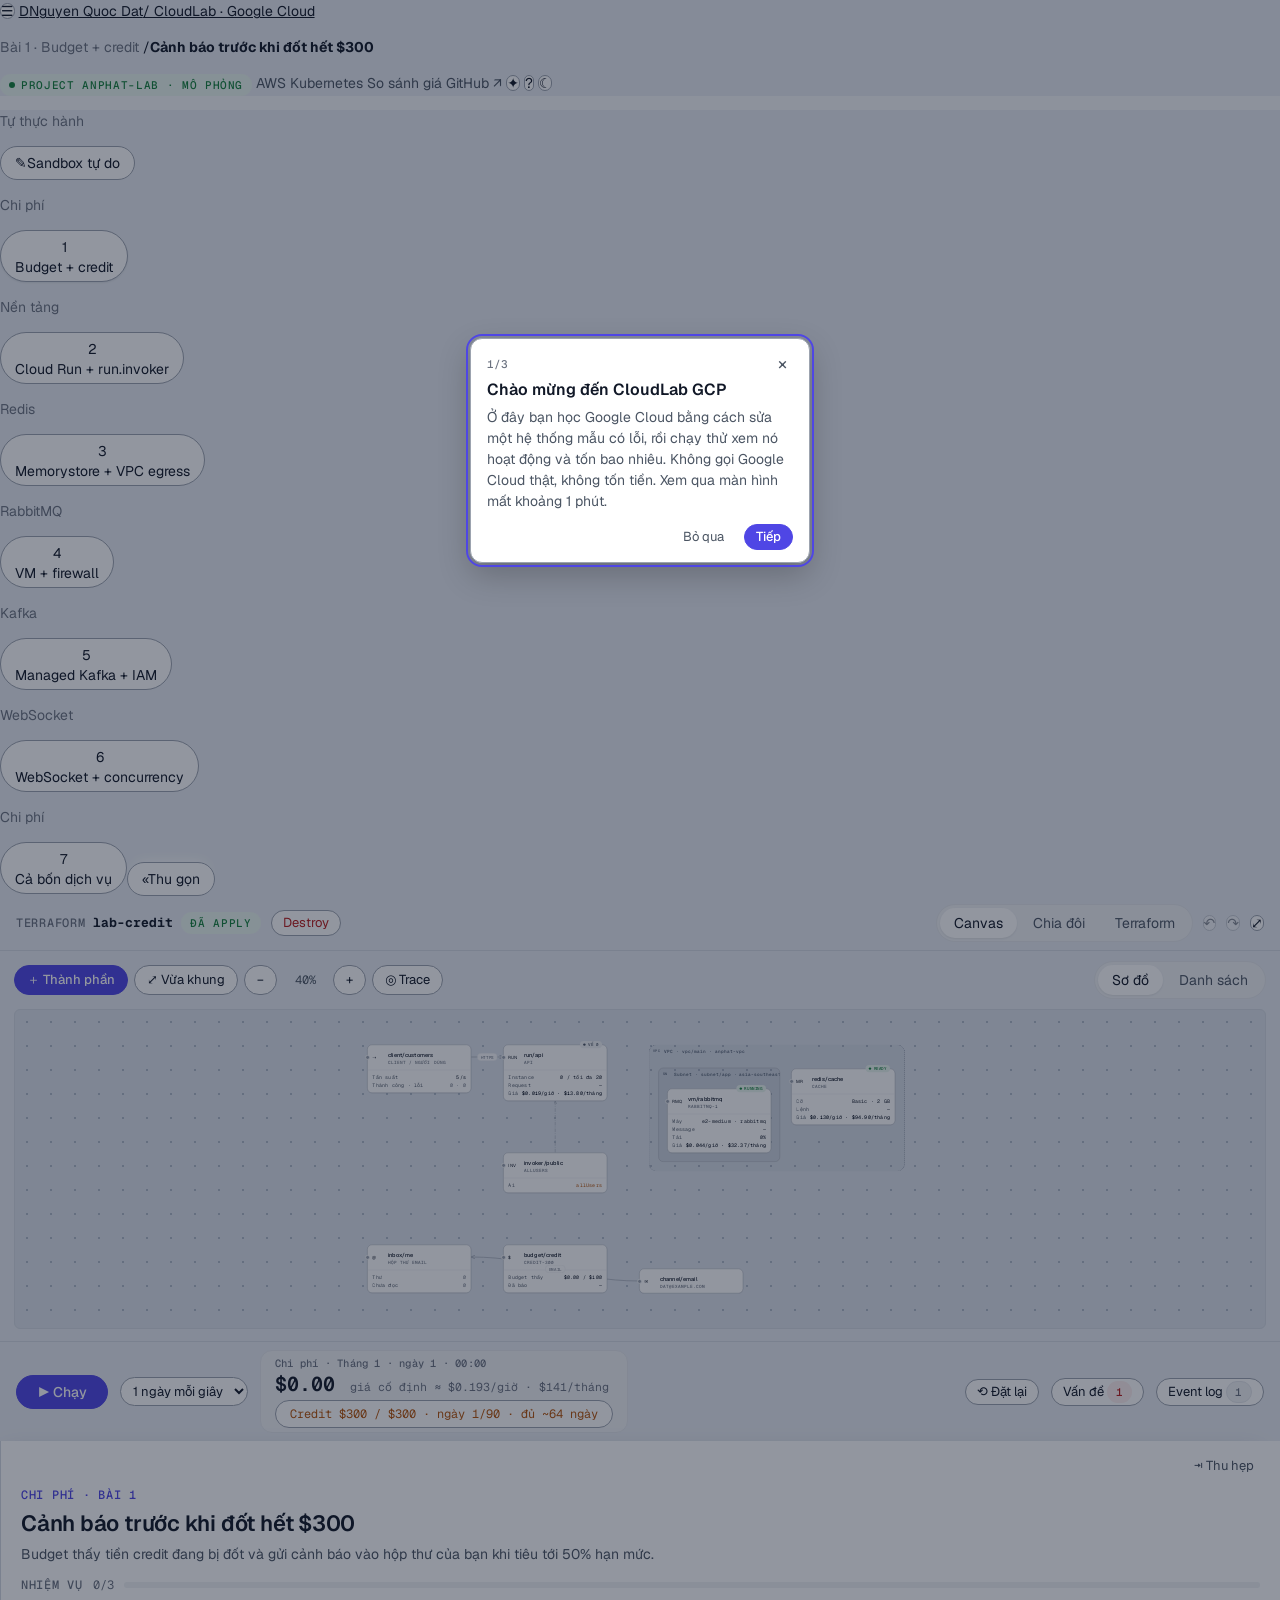
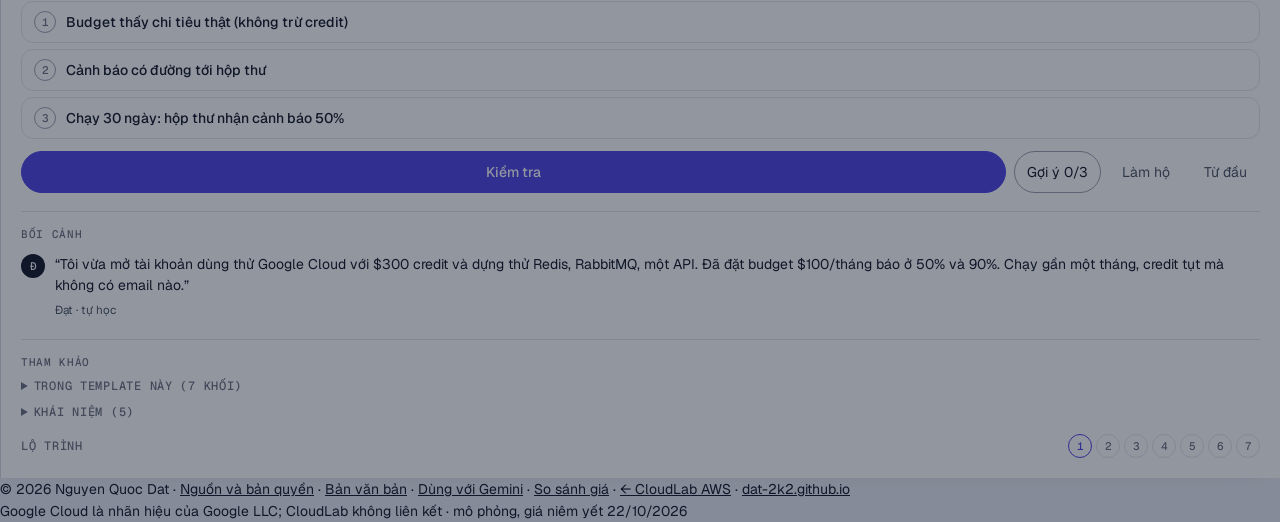
==== gcp/index.html @ 86c695dd "Google Cloud page, Kafka / Redis / RabbitMQ / WebSocket, list prices on every block - New subpage cl" ====
<!doctype html>
<html lang="vi">
<head>
<meta charset="utf-8">
<meta name="viewport" content="width=device-width, initial-scale=1, viewport-fit=cover">
<meta name="cloudlab-app" content="gcp">
<title>CloudLab · Google Cloud</title>
<meta name="description" content="Học Google Cloud trong trình duyệt bằng Terraform: Cloud Run, Memorystore (Redis), Managed Kafka, RabbitMQ trên VM, WebSocket. Mỗi khối hiện giá niêm yết; mô phỏng cho thấy $300 credit dùng thử bị đốt nhanh thế nào.">
<link rel="preload" href="../fonts/Geist-Variable.woff2" as="font" type="font/woff2" crossorigin>
<link rel="preload" href="../fonts/GeistMono-Variable.woff2" as="font" type="font/woff2" crossorigin>
<script>try{var t=localStorage.getItem("cloudlab:theme");if(t)document.documentElement.dataset.theme=JSON.parse(t)}catch(_){}</script>
<link rel="canonical" href="https://dat-2k2.github.io/cloudlab/gcp/">
<link rel="alternate" type="text/markdown" href="llms-full.txt" title="Toàn bộ nội dung CloudLab GCP dạng văn bản">
<link rel="alternate" type="text/html" href="learn.html" title="Nội dung bài học Google Cloud (HTML tĩnh)">
<link rel="stylesheet" href="../../kit/layout.css">
<link rel="stylesheet" href="../style.css">
</head>
<body>
<noscript><p>CloudLab GCP cần JavaScript để chạy editor và mô phỏng. Nội dung bài học dạng văn bản: <a href="learn.html">learn.html</a> · <a href="llms-full.txt">llms-full.txt</a>.</p></noscript>
<div class="shell app" data-shell>
  <header class="shell-top">
    <button class="icon-btn" data-shell-toggle aria-controls="side" aria-label="Thu gọn / mở thanh bên">☰</button>
    <a class="top-brand" href="https://dat-2k2.github.io/" title="Về trang chủ"><span class="mark" aria-hidden="true">D</span><span class="hide-s">Nguyen Quoc Dat</span><span class="app">/ CloudLab · Google Cloud</span></a>
    <p class="top-crumb" id="crumb"></p>
    <div class="top-actions">
      <span class="chip live ok hide-s">project anphat-lab · mô phỏng</span>
      <a class="hide-s" href="../" title="CloudLab cho AWS">AWS</a>
      <a class="hide-s" href="../k8s/" title="CloudLab Kubernetes">Kubernetes</a>
      <a class="hide-s" href="../pricing.html" title="So sánh giá Kafka, Redis, RabbitMQ, WebSocket">So sánh giá</a>
      <a class="hide-s" href="https://github.com/dat-2k2/cloudlab" target="_blank" rel="noopener">GitHub ↗</a>
      <button class="icon-btn" id="mcpBtn" aria-label="Kết nối trợ lý AI của trình duyệt (WebMCP)" title="Trợ lý AI trong trình duyệt (WebMCP)">✦</button>
      <button class="icon-btn" id="tourBtn" aria-label="Xem hướng dẫn sử dụng" title="Hướng dẫn">?</button>
      <button class="icon-btn" id="theme" aria-label="Đổi giao diện sáng / tối" title="Sáng / tối">☾</button>
    </div>
  </header>
  <nav class="shell-side" id="side" aria-label="Bài học"></nav>
  <main class="main">
    <div class="stackbar" id="bar"></div>
    <section class="work" id="work">
      <div class="pane-canvas" id="canvas" aria-label="Canvas"></div>
      <div class="pane-code" id="code" hidden></div>
    </section>
    <section class="simbar" id="simbar" aria-label="Mô phỏng"></section>
    <section class="logp" id="log" aria-label="Event log" hidden></section>
  </main>
  <div class="lesson-resize" id="lessonResize" role="separator" aria-orientation="vertical" aria-controls="lesson" aria-label="Kéo để đổi độ rộng khung bài học (phím ← →)" tabindex="0"></div>
  <aside class="lesson" id="lesson" aria-label="Bài học" aria-live="polite"></aside>
  <footer class="shell-foot">
    <span class="foot-l">© 2026 Nguyen Quoc Dat · <a href="../credits.html">Nguồn và bản quyền</a><span class="hide-s"> · <a href="learn.html">Bản văn bản</a> · <a href="learn.html#gemini">Dùng với Gemini</a> · <a href="../pricing.html">So sánh giá</a> · <a href="../">← CloudLab AWS</a> · <a href="https://dat-2k2.github.io/">dat-2k2.github.io</a></span></span>
    <span class="foot-r">Google Cloud là nhãn hiệu của Google LLC; CloudLab không liên kết · mô phỏng, giá niêm yết 22/10/2026</span>
  </footer>
</div>
<aside class="drawer" id="drawer" hidden></aside>
<div id="modal"></div>
<script src="../../kit/layout.js"></script>
<script src="../vendor/js-yaml.min.js"></script><script src="../src/prices.js"></script>
<!-- shared shell (../src/shell) + the Google Cloud pack (src/). Contract: ../src/shell/README.md -->
<script src="../src/shell/core.js"></script><script src="../src/shell/model.js"></script><script src="../src/shell/sim.js"></script>
<script src="src/hcl.js"></script><script src="src/catalog.js"></script><script src="src/model.js"></script><script src="src/sim.js"></script>
<script src="src/lessons.js"></script><script src="src/views.js"></script><script src="src/lint.js"></script>
<script src="../src/shell/editor.js"></script><script src="../src/shell/ui.js"></script><script src="../src/shell/webmcp.js"></script><script src="../src/shell/tour.js"></script>
</body>
</html>
---- style.css ----
/* CloudLab — components and type from the dat-2k2 UI kit (Figma); palette v2 (indigo + slate, per-service hues).
   Geist / Geist Mono 1.8 self-hosted (Vietnamese coverage). Layout: global nav · sidebar | main (top bar, page, log + console) | lesson pane */
@font-face{font-family:"Geist";src:url("fonts/Geist-Variable.woff2") format("woff2");font-weight:100 900;font-display:swap}
@font-face{font-family:"Geist Mono";src:url("fonts/GeistMono-Variable.woff2") format("woff2");font-weight:100 900;font-display:swap}

:root{
  /* palette v2 — cool slate neutrals, indigo accent; one hue per service group (like AWS console icon colours).
     Status hues (ok / warn / bad / info) are reserved and never used as group colours. */
  --bg:#f6f7f9; --surface:#ffffff; --sunk:#f0f2f5; --ink:#111827; --muted:#4b5563; --subtle:#6b7280;
  --line:#e3e6eb; --line-strong:#9ca3af;
  --accent:#4f46e5; --accent-soft:#eef0ff; --on-accent:#ffffff;
  --ok:#15803d; --ok-soft:#eaf6ee; --warn:#b45309; --warn-soft:#fdf5e7; --bad:#b91c1c; --bad-soft:#fdeeee; --info:#0e7490; --info-soft:#e9f6f9;
  --c-learn:#111827; --c-cost:#0f766e; --c-notify:#be185d; --c-sec:#6d28d9; --c-store:#0369a1; --c-comp:#4d7c0f; --c-mon:#a21caf; --c-infra:#475569; --on-cat:#ffffff;
  --code-bg:#0f131b; --code-line:#232a37; --code-ink:#e6e9ef; --code-muted:#8b93a3; --code-accent:#c4b5fd; --code-ok:#4ade80; --code-info:#7dd3fc; --code-hl:rgba(129,140,248,.18);
  --scrim:rgba(17,24,39,.42); --shadow:0 12px 16px rgba(17,24,39,.10);
  --r-sm:6px; --r-md:12px; --r-lg:20px;
  --font-body:"Geist",system-ui,sans-serif; --font-display:"Geist",system-ui,sans-serif;
  --font-mono:"Geist Mono",ui-monospace,Menlo,monospace;
  color-scheme:light;
}
@media (prefers-color-scheme:dark){:root:not([data-theme="light"]){
  --bg:#0b0e14; --surface:#121620; --sunk:#181d29; --ink:#e6e9ef; --muted:#a3abb9; --subtle:#8b93a3; --line:#252c3a; --line-strong:#4a5466;
  --accent:#818cf8; --accent-soft:#1d2142; --on-accent:#0b0e14;
  --ok:#4ade80; --ok-soft:#10261b; --warn:#fbbf24; --warn-soft:#2a2210; --bad:#f87171; --bad-soft:#2e1519; --info:#67e8f9; --info-soft:#0d2730;
  --c-learn:#e6e9ef; --c-cost:#2dd4bf; --c-notify:#f472b6; --c-sec:#a78bfa; --c-store:#38bdf8; --c-comp:#a3e635; --c-mon:#e879f9; --c-infra:#94a3b8; --on-cat:#0b0e14;
  --code-bg:#080a0f; --code-line:#252c3a; --scrim:rgba(3,5,10,.66); --shadow:0 12px 28px rgba(0,0,0,.45); color-scheme:dark}}
:root[data-theme="dark"]{
  --bg:#0b0e14; --surface:#121620; --sunk:#181d29; --ink:#e6e9ef; --muted:#a3abb9; --subtle:#8b93a3; --line:#252c3a; --line-strong:#4a5466;
  --accent:#818cf8; --accent-soft:#1d2142; --on-accent:#0b0e14;
  --ok:#4ade80; --ok-soft:#10261b; --warn:#fbbf24; --warn-soft:#2a2210; --bad:#f87171; --bad-soft:#2e1519; --info:#67e8f9; --info-soft:#0d2730;
  --c-learn:#e6e9ef; --c-cost:#2dd4bf; --c-notify:#f472b6; --c-sec:#a78bfa; --c-store:#38bdf8; --c-comp:#a3e635; --c-mon:#e879f9; --c-infra:#94a3b8; --on-cat:#0b0e14;
  --code-bg:#080a0f; --code-line:#252c3a; --scrim:rgba(3,5,10,.66); --shadow:0 12px 28px rgba(0,0,0,.45); color-scheme:dark}

*{box-sizing:border-box}
html,body{height:100%}
body{margin:0;background:var(--bg);color:var(--ink);font:400 14px/22px var(--font-body);-webkit-font-smoothing:antialiased}
a{color:inherit}
.mono{font-family:var(--font-mono)}
.muted{color:var(--muted)}
/* Mono/Label 12 · uppercase · +6% */
.cap,.lbl{font:500 12px/16px var(--font-mono);letter-spacing:.06em;text-transform:uppercase;color:var(--subtle)}

/* Buttons — kit Button/* (pill). default = Button/Small */
button{font:400 14px/22px var(--font-body);border-radius:999px;border:1px solid var(--line-strong);background:var(--surface);color:var(--ink);padding:5px 14px;cursor:pointer;white-space:nowrap;transition:background .12s,border-color .12s}
button:hover:not(:disabled){border-color:var(--ink)}
button:focus-visible,a:focus-visible,select:focus-visible,input:focus-visible,summary:focus-visible,[tabindex]:focus-visible{outline:2px solid var(--accent);outline-offset:2px}
button:disabled{opacity:.45;cursor:not-allowed}
button.primary{background:var(--accent);border-color:var(--accent);color:var(--on-accent);font-weight:500}
button.primary:hover:not(:disabled){border-color:var(--accent);filter:brightness(1.06)}
button.ghost{border-color:transparent;background:none;color:var(--muted)}
button.danger{color:var(--bad)}
button.dangerbtn{background:var(--bad);border-color:var(--bad);color:#fff}
button.sm{padding:2px 11px;font-size:13px;line-height:20px}
button.link{border:0;background:none;padding:0;color:var(--accent);font-weight:500;border-radius:0}
button.ic{width:36px;height:36px;padding:0;display:inline-grid;place-items:center;font-size:16px;line-height:1}

/* Badges — kit Badge/* (mono, uppercase, pill) */
.chip{display:inline-flex;align-items:center;gap:6px;font:500 11px/16px var(--font-mono);letter-spacing:.06em;text-transform:uppercase;padding:2px 8px;border-radius:999px;background:var(--sunk);border:1px solid var(--line);color:var(--subtle);white-space:nowrap}
.chip.ok{background:var(--ok-soft);border-color:transparent;color:var(--ok)}
.chip.bad{background:var(--bad-soft);border-color:transparent;color:var(--bad)}
.chip.warn{background:var(--warn-soft);border-color:transparent;color:var(--warn)}
.chip.info{background:var(--info-soft);border-color:transparent;color:var(--info)}
.chip.acc{background:var(--accent-soft);border-color:transparent;color:var(--accent)}
.chip.live::before{content:"";width:6px;height:6px;border-radius:50%;background:currentColor}
/* kit Tag (concepts) */
.tag{display:inline-block;font:400 13px/20px var(--font-mono);padding:2px 8px;border-radius:var(--r-sm);background:var(--sunk);border:1px solid var(--line);color:var(--muted)}

/* ===== shell ===== */
/* kit Nav */
.proj{border:1px solid var(--line);border-radius:var(--r-md);padding:10px 12px;margin-bottom:8px;display:flex;flex-direction:column;gap:2px}
.proj b{font:500 14px/20px var(--font-mono)}
.main{display:flex;flex-direction:column;min-width:0;min-height:0;background:var(--bg)}
.top{display:flex;align-items:center;gap:10px;flex-wrap:wrap;padding:10px 20px;background:var(--surface);border-bottom:1px solid var(--line)}
/* kit Segmented */
.seg,.tries{display:inline-flex;align-items:center;gap:2px;background:var(--sunk);border:1px solid var(--line);border-radius:999px;padding:3px}
.seg button,.tries button{border:0;background:none;padding:4px 14px;font-size:14px;line-height:22px;color:var(--muted);border-radius:999px}
.seg button.on{background:var(--surface);color:var(--ink);box-shadow:0 1px 2px rgba(28,26,23,.08)}
.tries button:hover:not(:disabled),.seg button:hover:not(.on){background:var(--surface);color:var(--ink)}
.tries .tl{font:500 12px/16px var(--font-mono);letter-spacing:.06em;text-transform:uppercase;color:var(--accent);padding:0 8px 0 10px}
.idpill{font-size:13px;border:1px solid var(--line);border-radius:999px;padding:3px 12px;display:flex;gap:6px;align-items:center;color:var(--muted)}
.idpill.on{background:var(--accent-soft);border-color:transparent;color:var(--accent)}
.page{flex:1;min-height:0;overflow:auto;padding:20px}

/* event log + kit Console */
.logp{flex:none;height:212px;display:grid;grid-template-columns:minmax(0,1fr) 320px;gap:16px;padding:12px 20px 14px;background:var(--surface);border-top:1px solid var(--line)}
.logl{display:flex;flex-direction:column;min-height:0}
.logh{display:flex;align-items:center;gap:8px;margin-bottom:6px}
.logh .cap{flex:1}
.log{list-style:none;margin:0;padding:0;overflow:auto;flex:1;min-height:0;font:400 12px/20px var(--font-mono)}
.log li{display:grid;grid-template-columns:60px minmax(0,230px) minmax(0,1fr);gap:12px;padding:2px 8px;border-radius:var(--r-sm);cursor:pointer;align-items:baseline}
.log li:hover{background:var(--sunk)} .log li.sel{background:var(--accent-soft)}
.log .t{color:var(--subtle)} .log .ev{overflow:hidden;text-overflow:ellipsis;white-space:nowrap;color:var(--ink)} .log .m{font:400 13px/20px var(--font-body);color:var(--muted)}
.log li.sel .m{color:var(--ink)}
.ev.ok{color:var(--ok)!important} .ev.bad{color:var(--bad)!important} .ev.warn{color:var(--warn)!important}
.k{display:inline-block;font:500 10px/16px var(--font-mono);letter-spacing:.06em;text-transform:uppercase;border-radius:999px;padding:0 6px;margin-right:4px;vertical-align:1px}
.k-api{background:var(--sunk);color:var(--ink);box-shadow:inset 0 0 0 1px var(--line)} .k-evt{background:var(--info-soft);color:var(--info)} .k-try{background:var(--accent-soft);color:var(--accent)} .k-les{background:var(--sunk);color:var(--subtle)}
.console{background:var(--code-bg);border:1px solid var(--code-line);border-radius:var(--r-md);display:flex;flex-direction:column;min-height:0;overflow:hidden;color:var(--code-ink)}
.console .bar3{display:flex;align-items:center;gap:6px;padding:7px 12px;border-bottom:1px solid var(--code-line)}
.console .bar3 i{width:8px;height:8px;border-radius:50%;background:#ff5f57} .console .bar3 i:nth-child(2){background:#febc2e} .console .bar3 i:nth-child(3){background:#28c840}
.console .bar3 span{flex:1;text-align:center;font:400 13px/20px var(--font-mono);color:var(--code-muted)}
.console .bar3 button{border-color:var(--code-line);background:none;color:var(--code-muted);font:400 12px/18px var(--font-mono);padding:1px 10px}
.console .bar3 button:hover{border-color:var(--code-muted);color:var(--code-ink)}
.console pre,.console .body{margin:0;padding:10px 14px;font:400 12.5px/20px var(--font-mono);white-space:pre-wrap;word-break:break-word;overflow:auto;flex:1;min-height:0}
.console .ps{color:var(--code-ok)} .console .dim{color:var(--code-muted)}
/* kit Code */
.code{background:var(--code-bg);border:1px solid var(--code-line);border-radius:var(--r-md);padding:12px 12px;font:400 13px/20px var(--font-mono);color:var(--code-ink);overflow:auto;margin:0}
.code .ln{display:flex;gap:12px;padding:0 4px;white-space:pre}
.code .ln b{font-weight:400;color:var(--code-muted);min-width:2ch;text-align:right;user-select:none}
.code .ln.hl{background:var(--code-hl);color:var(--code-accent);border-radius:3px}
.code .ln.ok{color:var(--code-ok)} .code .ln.err{color:#ff8a80} .code .ln.info{color:var(--code-info)} .code .ln.dim{color:var(--code-muted)}

/* lesson pane */
.lesson{border-left:1px solid var(--line);padding:20px;overflow-y:auto;display:flex;flex-direction:column;gap:14px}

/* ===== pages ===== */
.ph{display:flex;align-items:center;gap:10px;flex-wrap:wrap;margin-bottom:16px}
.ph h2{font:600 22px/28px var(--font-display);letter-spacing:-.01em;margin:0;flex:1}
.ph h2 .sub{font:400 13px/20px var(--font-mono);color:var(--subtle);margin-left:8px;letter-spacing:0}
.card{background:var(--surface);border:1px solid var(--line);border-radius:var(--r-md);padding:16px;min-width:0}
.card .ph h2{font-size:16px;line-height:24px;font-weight:600}
.tw{overflow-x:auto;background:var(--surface);border:1px solid var(--line);border-radius:var(--r-md)}
table{border-collapse:collapse;width:100%;font-size:14px}
th,td{text-align:left;padding:9px 14px;border-bottom:1px solid var(--line);vertical-align:middle}
th{font:500 11px/16px var(--font-mono);letter-spacing:.06em;text-transform:uppercase;color:var(--subtle);background:var(--sunk)}
tr:last-child td{border-bottom:0}
td.mono{font-size:13px}
tr.hl td{background:var(--accent-soft)}
td input[type=checkbox]{accent-color:var(--accent);width:15px;height:15px}
.acts{display:flex;gap:6px;flex-wrap:wrap;align-items:center}
.empty{padding:28px;text-align:center;color:var(--subtle);font:400 13px/20px var(--font-mono)}
.grid3{display:grid;grid-template-columns:repeat(auto-fit,minmax(180px,1fr));gap:12px}
/* kit Tile — metric */
.q{display:flex;flex-direction:column;gap:2px}
.q b{font:600 30px/36px var(--font-display);letter-spacing:-.03em;font-variant-numeric:tabular-nums}
.q .muted{font-size:13px}
/* kit Meter */
.bar{height:6px;background:var(--sunk);border-radius:var(--r-sm);overflow:hidden;margin-top:8px}
.bar i{display:block;height:100%;background:var(--accent)} .bar i.hi{background:var(--warn)}
.sgc{margin-bottom:14px}
.sgc .tw{margin-top:12px}
.pt{font:500 12px/16px var(--font-mono);letter-spacing:.06em;text-transform:uppercase;color:var(--subtle);margin:22px 0 10px}
td.url{max-width:340px;overflow-wrap:anywhere;font-size:12px}
.evalflow{display:flex;flex-wrap:wrap;align-items:center;gap:6px;margin-top:14px;font-size:13px;color:var(--subtle)}
.mailbox{display:grid;grid-template-columns:minmax(220px,320px) minmax(0,1fr);gap:12px}
@media (max-width:760px){.mailbox{grid-template-columns:minmax(0,1fr)}}
.mlist{list-style:none;margin:0;padding:0;background:var(--surface);border:1px solid var(--line);border-radius:var(--r-md);overflow:hidden}
.mitem{all:unset;box-sizing:border-box;display:block;width:100%;padding:10px 14px;border-bottom:1px solid var(--line);cursor:pointer}
.mitem b{display:block;font-weight:400;font-size:14px}
.mitem small{color:var(--subtle);font:400 12px/18px var(--font-mono)}
.mitem.unread b{font-weight:600}
.mitem.on{background:var(--accent-soft)}
.mitem:focus-visible{outline:2px solid var(--accent);outline-offset:-2px}
.mread{background:var(--surface);border:1px solid var(--line);border-radius:var(--r-md);padding:18px 20px;font-size:14px}
.mread h3{margin:0 0 6px;font:600 16px/24px var(--font-display)}
.kv{display:grid;grid-template-columns:auto minmax(0,1fr) auto;gap:6px 16px;align-items:center;font-size:14px}
.kv .kt{color:var(--subtle);font:500 11px/16px var(--font-mono);letter-spacing:.06em;text-transform:uppercase}
.kv .kd{margin:0;font:400 13px/20px var(--font-mono)}
.split{display:grid;grid-template-columns:minmax(0,1fr) minmax(0,1fr);gap:12px}
@media (max-width:900px){.split{grid-template-columns:minmax(0,1fr)}}
.result{border-radius:var(--r-md);padding:12px 16px;font:400 13px/20px var(--font-mono)}
.result.ok{background:var(--ok-soft);color:var(--ok)} .result.bad{background:var(--bad-soft);color:var(--bad)}

/* ===== architecture view ===== */
.arch{background:var(--surface);border:1px solid var(--line);border-radius:var(--r-md);padding:12px}
.arch-hint{display:flex;gap:14px;align-items:center;margin:10px 4px 0}
.lg{display:inline-flex;align-items:center;gap:6px;font:400 12px/16px var(--font-mono);color:var(--subtle)}
.lg i{width:14px;height:3px;border-radius:2px;background:var(--line)}
.lg i.ok{background:var(--ok)} .lg i.bad{background:var(--bad)}

/* info tooltip */
.info{display:inline-grid;place-items:center;width:18px;height:18px;border-radius:50%;border:1px solid var(--line-strong);color:var(--subtle);font:500 10px var(--font-mono);vertical-align:middle;cursor:help;position:relative;margin-left:6px;letter-spacing:0}
.info:hover,.info:focus{border-color:var(--accent);color:var(--accent);outline:none}
.info:hover::after,.info:focus::after{content:attr(data-tip);position:absolute;left:50%;top:calc(100% + 8px);transform:translateX(-50%);z-index:20;width:max-content;max-width:280px;background:var(--ink);color:var(--bg);font:400 13px/20px var(--font-body);padding:8px 12px;border-radius:var(--r-sm);white-space:normal;text-align:left;word-break:break-word;box-shadow:var(--shadow)}

/* ===== lesson pane ===== */
.lh{display:flex;align-items:center;gap:8px}
.lh .cap{flex:1;color:var(--accent)}
.ldots{display:flex;gap:4px}
.ldot{all:unset;box-sizing:border-box;width:24px;height:24px;border-radius:50%;border:1px solid var(--line);display:grid;place-items:center;font:500 11px var(--font-mono);color:var(--subtle);cursor:pointer}
.ldot:hover{border-color:var(--line-strong)}
.ldot.done{background:var(--ok-soft);border-color:transparent;color:var(--ok)} .ldot.cur{border:1.5px solid var(--accent);color:var(--accent)}
.ldot:focus-visible{outline:2px solid var(--accent);outline-offset:2px}
.lesson h1{font:600 22px/28px var(--font-display);letter-spacing:-.01em;margin:0}
.goal{margin:6px 0 0;font-size:14px;line-height:22px;color:var(--muted)}
details.scn{border:1px solid var(--line);border-radius:var(--r-md);padding:8px 12px}
details.scn summary{display:flex;align-items:center;gap:10px;cursor:pointer;list-style:none;font-size:13px}
details.scn summary::-webkit-details-marker{display:none}
details.scn summary .q{flex:1;min-width:0;white-space:nowrap;overflow:hidden;text-overflow:ellipsis;color:var(--muted)}
details.scn summary::after{content:"+";color:var(--subtle);font:400 16px var(--font-mono)}
details.scn[open] summary::after{content:"−"}
details.scn[open] summary .q{display:none}
details.scn[open] summary::before{content:"Tình huống";font:500 12px var(--font-mono);letter-spacing:.06em;text-transform:uppercase;color:var(--subtle);flex:1;order:1}
details.scn[open] summary::after{order:2}
details.scn p{margin:10px 0 4px;font-size:14px}
.av{width:24px;height:24px;border-radius:50%;background:var(--ink);color:var(--bg);display:grid;place-items:center;font:500 11px var(--font-mono);flex:none}
.sect{display:flex;flex-direction:column;gap:6px}
.th{display:flex;align-items:center;gap:10px;margin-bottom:2px}
.lab{font:500 12px/16px var(--font-mono);letter-spacing:.06em;text-transform:uppercase;color:var(--subtle)}
.cnt{font:400 12px var(--font-mono);color:var(--subtle)}
.pbar{flex:1;height:6px;border-radius:var(--r-sm);background:var(--sunk);overflow:hidden}
.pbar i{display:block;height:100%;background:var(--accent);transition:width .3s}
.task{display:grid;grid-template-columns:22px minmax(0,1fr);gap:10px;padding:9px 12px;border-radius:var(--r-md);border:1px solid var(--line);align-items:center}
.task.pass{background:var(--ok-soft);border-color:transparent}
.task.fail{background:var(--bad-soft);border-color:transparent}
.tm2{width:22px;height:22px;border-radius:50%;display:grid;place-items:center;font:500 11px var(--font-mono);border:1px solid var(--line-strong);color:var(--subtle)}
.task.pass .tm2{background:var(--ok);border-color:transparent;color:var(--surface)}
.task.fail .tm2{background:var(--bad);border-color:transparent;color:#fff}
.task b{display:block;font-weight:500;font-size:14px;line-height:22px}
.task small{display:block;font:400 12px/18px var(--font-mono);color:var(--subtle)}
.dirty{align-self:flex-start}
/* kit Status/OK · Status/Bad */
.callout{border-radius:var(--r-md);padding:12px 16px;font-size:14px;line-height:22px;background:var(--bad-soft)}
.callout b{display:block;color:var(--bad);font:500 12px/18px var(--font-mono);letter-spacing:.06em;text-transform:uppercase;margin-bottom:4px}
.callout.ok{background:var(--ok-soft)} .callout.ok b{color:var(--ok)}
.callout.warn{background:var(--warn-soft)} .callout.warn b{color:var(--warn)}
.callout.info{background:var(--sunk)} .callout.info b{color:var(--subtle)}
.lacts{display:flex;gap:8px}
.lacts .primary{flex:1;padding-block:9px}
.lacts button{padding-block:9px;padding-inline:12px}
.tags{display:flex;flex-wrap:wrap;gap:6px}
details.more summary{cursor:pointer;font:500 12px/16px var(--font-mono);letter-spacing:.06em;text-transform:uppercase;color:var(--subtle);padding:2px 0}
details.more .tags{margin-top:10px}
.note{font-size:13px;color:var(--subtle);margin:0}

/* ===== modal ===== */
.scrim{position:fixed;inset:0;background:var(--scrim);display:grid;place-items:center;z-index:60;padding:16px}
.modal{background:var(--surface);border:1px solid var(--line);border-radius:var(--r-lg);width:min(500px,100%);max-height:calc(100dvh - 32px);overflow:auto;padding:24px;display:flex;flex-direction:column;gap:14px;box-shadow:var(--shadow)}
.modal h3{margin:0;font:600 22px/28px var(--font-display);letter-spacing:-.01em}
.modal .console{max-height:150px}
.frow{display:grid;grid-template-columns:repeat(auto-fit,minmax(120px,1fr));gap:10px}
.fld{display:flex;flex-direction:column;gap:6px;font:500 12px/16px var(--font-mono);letter-spacing:.06em;text-transform:uppercase;color:var(--subtle)}
.fld input,.fld select{font:400 13px/20px var(--font-mono);letter-spacing:0;text-transform:none;color:var(--ink);background:var(--surface);border:1px solid var(--line-strong);border-radius:var(--r-sm);padding:9px 12px;min-width:0}
.fld small{color:var(--subtle);font:400 12px/18px var(--font-body);letter-spacing:0;text-transform:none}
fieldset.fld{border:0;margin:0;padding:0}
fieldset.fld legend{padding:0;margin-bottom:6px}
.ck{display:flex;gap:6px;align-items:center;font:400 14px var(--font-body);letter-spacing:0;text-transform:none;color:var(--ink)}
.ck input{accent-color:var(--accent)}
.ferr{color:var(--bad);font:400 13px/20px var(--font-mono);margin:0}
.ferr:empty{display:none}
.mfoot{display:flex;justify-content:flex-end;gap:8px}

/* ===== responsive ===== */
@media (prefers-reduced-motion:no-preference){.pulse{animation:pulse 1s ease-in-out infinite}}
@keyframes pulse{50%{opacity:.45}}

/* polish after screenshot review */
td.mono{overflow-wrap:anywhere;word-break:break-word}
.tw td:first-child input[type=checkbox],.tw th input[type=checkbox]{display:block}
.lh{flex-wrap:wrap;row-gap:8px}
.lh .cap{white-space:nowrap;overflow:hidden;text-overflow:ellipsis;min-width:0}
.log .m{white-space:nowrap;overflow:hidden;text-overflow:ellipsis}
.log li.sel .m{white-space:normal}
td .acts{flex-wrap:nowrap}
th{white-space:nowrap}
.log li{grid-template-columns:56px minmax(0,200px) minmax(0,1fr)}
.lh{justify-content:space-between}
.lh .lab{flex:none}
.eyebrow{display:block;color:var(--accent);margin-bottom:6px}

/* ===== per-service colour (palette v2) ===== */
[data-cat=learn]{--cat:var(--c-learn)} [data-cat=cost]{--cat:var(--c-cost)} [data-cat=notify]{--cat:var(--c-notify)} [data-cat=sec]{--cat:var(--c-sec)}
[data-cat=store]{--cat:var(--c-store)} [data-cat=comp]{--cat:var(--c-comp)} [data-cat=mon]{--cat:var(--c-mon)} [data-cat=infra]{--cat:var(--c-infra)}
.svc{display:inline-grid;place-items:center;min-width:32px;height:32px;padding:0 6px;border-radius:8px;background:var(--cat,var(--ink));color:var(--on-cat);font:600 11px/1 var(--font-mono);letter-spacing:.02em;flex:none}
[data-cat=learn] .svc,.svc[data-cat=learn]{background:var(--ink);color:var(--bg)}


/* ===== shell from the UI kit (kit/layout.css) — CloudLab adapts it ===== */
/* aliases: kit token names → CloudLab tokens */
:root{--surface-2:var(--sunk);--border:var(--line);--border-strong:var(--line-strong);--text:var(--ink);--text-muted:var(--muted);--text-subtle:var(--subtle);--font-sans:var(--font-body);
  --s-1:4px;--s-2:8px;--s-3:12px;--s-4:16px;--s-5:20px;--s-6:24px;--s-8:32px;--s-12:48px;--r-full:999px;--ease:cubic-bezier(.2,.65,.25,1)}
.shell.app{grid-template-columns:var(--side-w) minmax(0,1fr) var(--lesson-w,380px);grid-template-areas:"top top top" "side main lesson" "foot foot foot"}
.shell.app .lesson{grid-area:lesson}
.main{grid-area:main;display:flex;flex-direction:column;min-width:0;min-height:0;background:var(--bg);overflow:hidden}
.top{display:flex;align-items:center;gap:10px;flex-wrap:wrap;padding:8px 20px;background:var(--surface);border-bottom:1px solid var(--line)}
.top .grow{flex:1}
.shell-top .chip{flex:none}
.top-crumb .cc{color:var(--cat,var(--subtle))}
.top-actions a{font-size:14px;color:var(--muted);text-decoration:none}.top-actions a:hover{color:var(--ink)}
.shell-side .proj{margin:0 0 6px}
.shell[data-collapsed] .shell-side .proj{display:none}
.side-item .chip{font-size:10px;padding:0 6px}
.side-soon{opacity:.7}
.drawer{--drawer-top:56px;--drawer-bottom:40px}
.drawer .pt{margin:6px 0 0}
.drawer .stmt{display:grid;grid-template-columns:auto minmax(0,1fr) auto;gap:8px;align-items:center;padding:8px 0;border-bottom:1px solid var(--line);font:400 12.5px/18px var(--font-mono)}
.drawer .stmt .acts{flex-wrap:nowrap}
.drawer .console{max-height:260px}
.drawer .mitem{border:1px solid var(--line);border-radius:var(--r-md);margin-bottom:6px}
.drawer .big{font:600 30px/36px var(--font-display);letter-spacing:-.03em}
.drawer-status{display:flex;gap:6px;flex-wrap:wrap}
.drawer .empty{border:1px dashed var(--line);border-radius:var(--r-md)}
.modal-head{display:flex;align-items:center;gap:12px}
.modal-head h3{flex:1}
.ferr[aria-live]{min-height:0}
@media (max-width:1180px){
  .shell.app{height:auto;min-height:100dvh;grid-template-columns:var(--side-w) minmax(0,1fr);grid-template-rows:56px auto auto 40px;grid-template-areas:"top top" "side main" "side lesson" "foot foot"}
  .shell.app .shell-side{position:sticky;top:0;align-self:start;max-height:100dvh}
  .main{overflow:visible}.page{overflow:visible}
  .logp{height:auto;grid-template-columns:minmax(0,1fr)}.log{max-height:180px}.console{max-height:200px}
  .lesson{border-left:0;border-top:1px solid var(--line)}
}
@media (max-width:900px){
  .shell.app{grid-template-columns:minmax(0,1fr);grid-template-rows:56px auto auto 40px;grid-template-areas:"top" "main" "lesson" "foot"}
  .shell.app .shell-side{position:fixed;max-height:none}
}
@media (max-width:640px){
  .hide-s{display:none!important}
  .log li{grid-template-columns:52px minmax(0,1fr)}.log .m{grid-column:2}
  .page{padding:14px}.top{padding:8px 12px}
  .shell-top{padding:0 10px;gap:8px}
}
.drawer-title[tabindex]:focus-visible{outline:none}

/* ===== resource graph (node editor) — Figma: Kit/Resource Graph ===== */
.gx,.glist,.gmenu{--c-actor:var(--subtle)}
.gx-tools{display:flex;align-items:center;gap:6px;flex-wrap:wrap;margin:0 0 10px}
.gx-tools .sm{padding:4px 12px}
.gx-tools .sm.on{background:var(--accent-soft);border-color:var(--accent);color:var(--accent)}
.gx-tools .grow{flex:1}
.gsep{width:1px;height:20px;background:var(--line);margin:0 4px}
.gz{min-width:44px;text-align:center;font-size:12px;color:var(--muted)}
.gx{position:relative;overflow:hidden;border-radius:var(--r-sm);background-color:var(--bg);background-image:radial-gradient(var(--line-strong) 1px,transparent 1.2px);background-size:24px 24px;cursor:grab;touch-action:none;user-select:none;-webkit-user-select:none}
.gx:active{cursor:grabbing}
.gx-world{position:absolute;left:0;top:0;transform-origin:0 0}
.gedges{position:absolute;left:0;top:0;overflow:visible;pointer-events:none}
.ge{fill:none;stroke-width:1.6}
.ge.s-ok{stroke:var(--ok)} .ge.s-idle{stroke:var(--line-strong);stroke-dasharray:5 4} .ge.s-stop{stroke:var(--bad);stroke-dasharray:5 4}
.ge.s-warn{stroke:var(--warn)} .ge.s-leak{stroke:var(--bad);stroke-width:2.2} .ge.s-blocked{stroke:var(--ok)} .ge.s-drag{stroke:var(--accent);stroke-width:2;stroke-dasharray:6 4}
.ge.thin{stroke-width:1.2;stroke-dasharray:1.5 4;stroke-linecap:round}
.ga{fill:none;stroke-width:1.6;stroke-linecap:round;stroke-linejoin:round}
.ga.s-ok,.ga.s-blocked{stroke:var(--ok)} .ga.s-idle{stroke:var(--line-strong)} .ga.s-stop,.ga.s-leak{stroke:var(--bad)} .ga.s-warn{stroke:var(--warn)} .ga.s-drag{stroke:var(--accent)}
.gchip{position:absolute;transform:translate(-50%,-50%);white-space:nowrap;pointer-events:none;padding:1px 8px;border-radius:999px;font:500 10.5px/16px var(--font-mono);letter-spacing:.05em;text-transform:uppercase;background:var(--surface);border:1px solid var(--line);color:var(--subtle)}
.gchip.s-ok{color:var(--ok)} .gchip.s-stop,.gchip.s-leak{background:var(--bad-soft);border-color:transparent;color:var(--bad)} .gchip.s-warn{background:var(--warn-soft);border-color:transparent;color:var(--warn)}
.gchip.s-blocked{background:var(--ok-soft);border-color:transparent;color:var(--ok)} .gchip.s-drag{background:var(--accent-soft);border-color:transparent;color:var(--accent)}
.ggrp{position:absolute;border:1.5px dashed var(--c-infra);border-radius:var(--r-lg);background:color-mix(in srgb,var(--c-infra) 5%,transparent)}
.ggrp-h{all:unset;box-sizing:border-box;display:flex;align-items:center;gap:8px;width:100%;padding:10px 14px;font:500 11px/16px var(--font-mono);letter-spacing:.06em;text-transform:uppercase;color:var(--c-infra);cursor:pointer}
.ggrp-h span:first-child{flex:1}
.ggrp-h:focus-visible{outline:2px solid var(--accent);outline-offset:-2px;border-radius:var(--r-lg)}
.gnode{position:absolute;border-radius:var(--r-md);background:var(--surface);border:1px solid var(--line-strong);box-shadow:0 1px 2px rgba(17,24,39,.05);transition:box-shadow .12s,opacity .15s}
.gnode .gn{all:unset;box-sizing:border-box;display:flex;flex-direction:column;width:100%;height:100%;border-radius:inherit;overflow:hidden;cursor:pointer;text-align:left}
.gnode div.gn{cursor:default}
.gnode:hover{box-shadow:0 6px 16px -6px rgba(17,24,39,.18)}
.gnode .gn:focus-visible{outline:2px solid var(--accent);outline-offset:3px}
.gnode.st-warn{border-color:var(--warn);border-width:1.5px} .gnode.st-bad{border-color:var(--bad);border-width:1.5px}
.gnode.st-bad .gh{background:var(--bad-soft)}
.gnode.ghost{background:transparent;border:1.5px dashed var(--line-strong);box-shadow:none}
.gnode.ghost .side-ic{opacity:.45} .gnode.ghost .gtt b{color:var(--muted)}
.gnode.sel{border:2px solid var(--accent);box-shadow:0 0 0 4px var(--accent-soft)}
.gnode.dim,.gchip.dim{opacity:.32} .ge.dim{opacity:.25}
.gx.connecting .gnode.invalid{opacity:.4} .gnode.valid{border-color:var(--accent)}
.gh{display:flex;align-items:center;gap:10px;height:62px;padding:14px 12px 10px;flex:none}
.gh .side-ic{width:28px;height:28px;font-size:11px}
.gtt{display:flex;flex-direction:column;min-width:0;flex:1}
.gtt b{font:500 14px/22px var(--font-body);color:var(--ink);overflow:hidden;text-overflow:ellipsis;white-space:nowrap}
.gtt small{font:500 11px/16px var(--font-mono);letter-spacing:.06em;text-transform:uppercase;color:var(--subtle);overflow:hidden;text-overflow:ellipsis;white-space:nowrap}
.gm{display:flex;flex-direction:column;border-top:1px solid var(--line);padding:8px 12px 10px}
.gr{display:flex;justify-content:space-between;gap:10px;font:400 12.5px/20px var(--font-mono);color:var(--muted)}
.gr span:first-child{flex:none;max-width:60%;white-space:nowrap;overflow:hidden;text-overflow:ellipsis}
.gr .v{flex:1;min-width:0;text-align:right;color:var(--ink);white-space:nowrap;overflow:hidden;text-overflow:ellipsis} .gr .v.ok{color:var(--ok)} .gr .v.bad{color:var(--bad)} .gr .v.warn{color:var(--warn)} .gr .v.none{color:var(--subtle)}
.gbig{display:flex;flex-direction:column;gap:6px;border-top:1px solid var(--line);padding:10px 12px}
.gbig b{font:600 22px/28px var(--font-display);letter-spacing:-.02em}
.gmeter{height:6px;border-radius:3px;background:var(--sunk);overflow:hidden} .gmeter i{display:block;height:100%;background:var(--accent)} .gmeter i.hi{background:var(--warn)}
.gbig small{color:var(--muted);font-size:12px;line-height:16px}
.gpill{position:absolute;top:-10px;right:12px;display:inline-flex;align-items:center;gap:6px;padding:1px 8px;border-radius:999px;font:500 10.5px/16px var(--font-mono);letter-spacing:.06em;text-transform:uppercase;background:var(--sunk);color:var(--muted);white-space:nowrap;max-width:calc(100% - 24px);overflow:hidden;text-overflow:ellipsis}
.gpill i{width:6px;height:6px;border-radius:50%;background:currentColor;flex:none}
.gpill.s-ok{background:var(--ok-soft);color:var(--ok)} .gpill.s-warn{background:var(--warn-soft);color:var(--warn)} .gpill.s-bad{background:var(--bad-soft);color:var(--bad)}
.gpill.s-goal{background:var(--accent-soft);color:var(--accent)} .gpill.s-goal i{background:none;border:1.5px solid currentColor;width:7px;height:7px}
.gpill.s-off{background:var(--sunk);color:var(--subtle)}
.gp{position:absolute;top:25px;width:12px;height:12px;border-radius:50%;background:var(--muted);border:2px solid var(--surface);padding:0;box-sizing:border-box}
.gp.in{left:-6px} .gp.out{right:-6px}
button.gp.out.on{width:16px;height:16px;top:23px;right:-8px;background:var(--surface);border:2px solid var(--accent);cursor:crosshair}
button.gp.out.on:hover,button.gp.out.on:focus-visible{background:var(--accent);box-shadow:0 0 0 4px var(--accent-soft);outline:none}
.gnode.valid .gp.in{background:var(--accent);box-shadow:0 0 0 4px var(--accent-soft)}
.gmenu{position:absolute;z-index:5;width:300px;background:var(--surface);border:1px solid var(--line);border-radius:var(--r-md);box-shadow:var(--shadow);cursor:default;overflow:hidden}
.gmenu.inline{position:relative;width:auto;margin:0 0 10px}
.gmenu .cap{margin:0;padding:12px 12px 0}
.gmt{display:block;padding:2px 12px 10px;border-bottom:1px solid var(--line);font-weight:500}
.gopts{list-style:none;margin:0;padding:4px 0;max-height:300px;overflow:auto}
.gopts:focus{outline:none} .gopts:focus-visible{box-shadow:inset 0 0 0 2px var(--accent)}
.gopt{display:flex;align-items:center;gap:10px;padding:8px 12px;cursor:pointer}
.gopt .side-ic{width:28px;height:28px;font-size:11px}
.gopt .gtt small{text-transform:none;letter-spacing:0;font-size:12px}
.gopt.on{background:var(--accent-soft)} .gopt.on .gtt b{color:var(--accent)}
.gopt.bad{opacity:.6;cursor:not-allowed} .gopt.bad .gtt small{color:var(--bad)}
.gopt .k{font:500 13px var(--font-mono);color:var(--accent)} .gopt.bad .k{color:var(--bad)}
.gmenu .gmf{padding:8px 12px 10px;background:var(--sunk);border-top:1px solid var(--line)}
.ghelp{font:400 12px/16px var(--font-body);color:var(--subtle)}
.arch-hint .grow{flex:1}
.glist{list-style:none;margin:0;padding:0;border:1px solid var(--line);border-radius:var(--r-sm);overflow:hidden}
.glrow{display:flex;align-items:center;gap:8px;border-bottom:1px solid var(--line);padding-right:10px;background:var(--surface)}
.glrow:last-child{border-bottom:0}
.glrow.ghost{background:repeating-linear-gradient(135deg,transparent 0 8px,var(--sunk) 8px 9px)}
.gl{all:unset;box-sizing:border-box;display:flex;align-items:center;gap:12px;flex:1;min-width:0;padding:12px;cursor:pointer}
div.gl{cursor:default}
.gl:focus-visible{outline:2px solid var(--accent);outline-offset:-2px}
.gl .side-ic{width:28px;height:28px;font-size:11px;flex:none}
.gl .gtt small{text-transform:none;letter-spacing:0;font-size:12.5px;line-height:18px;white-space:normal}
.gl-top{display:flex;align-items:center;gap:8px;min-width:0}
.gl-top b{flex:0 1 auto}
.gl .gpill{position:static;flex:none}
.gl .chev{color:var(--subtle);font-size:18px}
@media (prefers-reduced-motion:no-preference){.ge.run{stroke-dasharray:6 6;animation:gflow .9s linear 4}@keyframes gflow{to{stroke-dashoffset:-24}}}

/* ===== CloudLab v2: editor shell, code pane, simulation bar ===== */
.stackbar{flex:none;display:flex;align-items:center;gap:10px;flex-wrap:wrap;padding:8px 16px;background:var(--surface);border-bottom:1px solid var(--line)}
.stackbar .grow{flex:1}
.stk{display:inline-flex;align-items:center;gap:8px;min-width:0}
.stk b{font-size:13px;overflow:hidden;text-overflow:ellipsis;white-space:nowrap;max-width:220px}
.stackbar .sm.primary{background:var(--accent);border-color:var(--accent);color:var(--on-accent)}
.work{flex:1;min-height:0;display:flex}
.pane-canvas{flex:1;min-width:0;min-height:0;display:flex;flex-direction:column;padding:10px 14px 12px}
.pane-canvas[hidden],.pane-code[hidden],.logp[hidden]{display:none!important}
.pane-canvas .gx{flex:1;min-height:320px}
.pane-code{flex:1;min-width:0;min-height:0;display:flex;flex-direction:column;gap:8px;padding:10px 14px 12px;border-left:1px solid var(--line);background:var(--surface)}
.code-head{display:flex;align-items:center;gap:8px;flex-wrap:wrap}.code-head .grow{flex:1}
.yaml{flex:1;min-height:320px;width:100%;resize:none;border:1px solid var(--code-line);border-radius:var(--r-md);background:var(--code-bg);color:var(--code-ink);font:400 12.5px/20px var(--font-mono);padding:12px 14px;tab-size:2;white-space:pre;overflow:auto}
.yaml:focus{outline:2px solid var(--accent);outline-offset:1px}
.pane-code .note{margin:0;font-size:12px;color:var(--subtle)}
.simbar{flex:none;display:flex;align-items:center;gap:12px;flex-wrap:wrap;padding:8px 16px;background:var(--surface);border-top:1px solid var(--line)}
.simbar .grow{flex:1}
.simbar .play{min-width:92px}
.simbar .primary,.lacts .primary{background:var(--accent);border-color:var(--accent);color:var(--on-accent)}
.spd{display:inline-flex;align-items:center;gap:6px}
.spd select{font:400 13px/20px var(--font-body);padding:4px 8px;border:1px solid var(--line-strong);border-radius:999px;background:var(--surface);color:var(--ink)}
.clock{font-size:12.5px;color:var(--muted)}
.meter{display:inline-grid;grid-template-columns:auto auto;align-items:baseline;column-gap:10px;padding:4px 14px;border-radius:var(--r-md);background:var(--sunk);border:1px solid var(--line)}
.meter .cap{grid-column:1/3;font-size:10.5px}
.meter b{font-size:20px;line-height:26px;font-weight:600;color:var(--ink);font-variant-numeric:tabular-nums}
.meter small{font-size:11.5px;color:var(--subtle)}
.simbar .sm.on{background:var(--accent-soft);border-color:var(--accent);color:var(--accent)}
.logp{height:220px}
/* palette items */
.side-item.pal{cursor:grab}.side-item.pal:active{cursor:grabbing}
/* canvas extras */
.gx-empty{position:absolute;inset:0;display:grid;place-content:center;gap:4px;text-align:center;color:var(--muted);pointer-events:none;padding:24px}
.gx-empty b{font-size:16px;color:var(--ink)}
.gcost{position:absolute;right:10px;bottom:6px;font:500 11px/14px var(--font-mono);color:var(--subtle);font-variant-numeric:tabular-nums}
.glist .gcost{position:static}
.spark{width:120px;height:22px;flex:none}.spark polyline{fill:none;stroke:var(--accent);stroke-width:1.5;stroke-linejoin:round}
.gnode.manual{border-style:dashed;border-color:var(--warn)}
.gnode.c-ext .side-ic{--cat:var(--c-learn)}
.ge-hit{fill:none;stroke:transparent;stroke-width:14;pointer-events:stroke;cursor:pointer}
.gedges{pointer-events:none}
.ge.k-flow.s-idle{stroke:var(--line-strong);stroke-dasharray:none}
.ge.k-data,.ge.k-data.s-idle{stroke-dasharray:6 4}.ge.k-data.s-idle{stroke:var(--line-strong)}
.ge.k-role{stroke-width:1.2;stroke-dasharray:1.5 4;stroke-linecap:round}.ge.k-role.s-idle{stroke:var(--line-strong)}
.ge.k-grant{stroke-width:1.2;stroke-dasharray:9 3 2 3}.ge.k-grant.s-idle{stroke:var(--line-strong)}
.ge.s-loop{stroke:var(--warn);stroke-width:2.4}.ga.s-loop{stroke:var(--warn)}
.ge.s-deny{stroke:var(--bad)}.ga.s-deny{stroke:var(--bad)}
.ge.s-blocked{stroke:var(--ok)}
.ge.is-sel{stroke:var(--accent)!important;stroke-width:2.6}.ga.s-sel{stroke:var(--accent)}
.gchip.s-loop{background:var(--warn-soft);border-color:transparent;color:var(--warn)}
.gchip.s-idle{opacity:.85}.gchip.is-sel{border-color:var(--accent);color:var(--accent)}
.gp.out{background:var(--surface);border:2px solid var(--line-strong);cursor:crosshair;width:14px;height:14px;top:24px;right:-7px;opacity:0;transition:opacity .12s}
.gnode:hover .gp.out,.gnode:focus-within .gp.out,.gnode.sel .gp.out,.gx.connecting .gp.out{opacity:1}
.gp.out:hover,.gp.out:focus-visible{background:var(--accent);border-color:var(--accent);box-shadow:0 0 0 4px var(--accent-soft);outline:none;opacity:1}
@media (hover:none){.gp.out{opacity:1}}
.gp.in{background:var(--line-strong)}
/* inspector */
.drawer .doc summary{cursor:pointer;font-weight:500}.drawer .doc p{margin:6px 0 0;color:var(--muted);font-size:13.5px;line-height:21px}
.drawer .fld{display:flex;flex-direction:column;gap:4px;margin:0;border:0;padding:0;font-size:13px;color:var(--muted)}
.drawer fieldset.fld{border:1px solid var(--line);border-radius:var(--r-sm);padding:8px 10px 10px}
.drawer fieldset.fld legend{padding:0 4px;font-size:12.5px}
.drawer .fld .fl{font-size:12.5px}
.drawer .fld input:not([type=checkbox]):not([type=radio]),.drawer .fld select,.drawer .frow input,.drawer .frow select{font:400 13px/20px var(--font-mono);padding:5px 8px;border:1px solid var(--line-strong);border-radius:var(--r-sm);background:var(--surface);color:var(--ink);min-width:0;width:100%}
.drawer .fld small{color:var(--subtle);font-size:12px;line-height:17px}
.drawer .frow{display:flex;gap:6px;align-items:center;margin:4px 0}
.drawer .frow.st{flex-wrap:wrap}.drawer .frow.st input[data-k="act"],.drawer .frow.st input[data-k="res"]{flex:1 1 100%}
.drawer .frow .sm{flex:none}
.drawer .pol{display:flex;flex-direction:column;gap:2px;padding:6px 0;border-bottom:1px solid var(--line)}
.drawer .ck{display:flex;gap:8px;align-items:center;color:var(--ink);font-size:13px}
.drawer .mon{display:grid;grid-template-columns:minmax(0,1fr) auto;gap:2px 10px;align-items:center;padding:8px 0;border-bottom:1px solid var(--line)}
.drawer .mon small{grid-column:1/3;color:var(--subtle);font:400 12px/16px var(--font-mono)}
.drawer .rt .empty{font-size:13px}
.drawer .bar{height:8px;border-radius:4px}.drawer .bar i{display:block;height:100%;background:var(--accent)}.drawer .bar i.hi{background:var(--warn)}
/* lesson pane extras */
.comps{display:flex;flex-wrap:wrap;gap:6px}
.comp{display:inline-flex;align-items:center;gap:6px;padding:3px 10px 3px 4px;font:500 12.5px/20px var(--font-mono)}
.comp .side-ic{width:22px;height:22px;font-size:9.5px}
.comp.on{border-color:var(--accent);color:var(--accent);background:var(--accent-soft)}
.tplrow{display:flex;flex-direction:column;align-items:flex-start;gap:0;width:100%;border-radius:var(--r-md);padding:8px 12px;margin-top:6px;text-align:left;white-space:normal}
.tplrow small{color:var(--muted);font-size:12.5px}
.th .link{margin-left:auto}
@media (max-width:1180px){.work{min-height:60vh}.pane-canvas .gx{min-height:56vh}.yaml{min-height:56vh}}
@media (max-width:900px){.work{flex-direction:column}.pane-code{border-left:0;border-top:1px solid var(--line)}}
@media (max-width:640px){.meter b{font-size:17px}.simbar{gap:8px;padding:8px 12px}.stackbar{padding:8px 12px}.stk b{max-width:120px}.clock{display:none}}

:root{--c-ext:var(--c-learn)}
.drawer-body>*{flex-shrink:0}
.gchip{z-index:2}
.simbar .meter{margin-left:auto}
.gr .v.cost{color:var(--ink);font-weight:500}
.callout.ctx{background:var(--accent-soft)}.callout.ctx b{color:var(--accent)}
.meter .cap{text-transform:none;letter-spacing:.02em}
@media (max-width:640px){.meter small{display:none}.meter{grid-template-columns:auto}.simbar .meter{margin-left:0}}

/* VPC / subnet containers */
.gbox{position:absolute;border-radius:var(--r-lg);border:1.5px dashed var(--c-infra);background:color-mix(in srgb,var(--c-infra) 4%,transparent)}
.gbox.subnet{border-radius:var(--r-md);border-style:solid;border-width:1px}
.gbox.subnet.pub{border-color:color-mix(in srgb,var(--ok) 55%,var(--line));background:color-mix(in srgb,var(--ok) 5%,transparent)}
.gbox.subnet.priv{border-color:var(--line-strong);background:color-mix(in srgb,var(--c-infra) 6%,transparent)}
.gbox.sel{border-color:var(--accent);box-shadow:0 0 0 3px var(--accent-soft)}
.gbox-h{all:unset;box-sizing:border-box;position:absolute;left:0;top:0;right:0;display:flex;align-items:center;gap:8px;padding:6px 10px;font:500 11px/16px var(--font-mono);letter-spacing:.04em;color:var(--c-infra);cursor:grab;white-space:nowrap;overflow:hidden;text-overflow:ellipsis}
.gbox.subnet.pub .gbox-h{color:var(--ok)}
.gbox-h .side-ic{width:20px;height:20px;font-size:8.5px;flex:none}
.gbox-h:focus-visible{outline:2px solid var(--accent);outline-offset:-2px;border-radius:var(--r-md)}
.gbox-empty{position:absolute;inset:34px 10px 10px;display:grid;place-items:center;font-size:12px;color:var(--subtle);pointer-events:none}
.gbox.drop{border-color:var(--accent);background:color-mix(in srgb,var(--accent) 8%,transparent)}

/* sidebar tabs + palette search */
.stabs{display:flex;gap:2px;padding:3px;background:var(--sunk);border:1px solid var(--line);border-radius:999px;margin:0 0 8px}
.stabs button{flex:1;border:0;background:none;padding:4px 8px;font-size:13px;color:var(--muted)}
.stabs button.on{background:var(--surface);color:var(--ink);box-shadow:0 1px 2px rgba(17,24,39,.08)}
.shell[data-collapsed] .stabs,.shell[data-collapsed] .psearch,.shell[data-collapsed] .pnone{display:none}
.psearch{display:block;margin:0 0 4px}.psearch input{width:100%;font:400 13px/20px var(--font-body);padding:7px 12px;border:1px solid var(--line-strong);border-radius:999px;background:var(--surface);color:var(--ink)}
.sr{position:absolute;width:1px;height:1px;overflow:hidden;clip:rect(0 0 0 0)}
.side-item.tpl .side-label{display:flex;flex-direction:column;line-height:18px}.side-item.tpl small{font-size:11.5px;color:var(--subtle);overflow:hidden;text-overflow:ellipsis}
.gx-tools .sm.primary{background:var(--accent);border-color:var(--accent);color:var(--on-accent)}
.pane-canvas{position:relative}
.gpicker{position:absolute;z-index:6;top:52px;left:14px;width:340px;max-width:calc(100% - 28px);background:var(--surface);border:1px solid var(--line);border-radius:var(--r-md);box-shadow:var(--shadow);overflow:hidden}
.gpicker input{width:100%;border:0;border-bottom:1px solid var(--line);padding:12px 14px;font:400 14px/20px var(--font-body);background:var(--surface);color:var(--ink)}
.gpicker input:focus{outline:none}
.gpicker ul{list-style:none;margin:0;padding:4px 0;max-height:360px;overflow:auto}
.gpicker .pkg{padding:8px 14px 2px;font:500 11px/16px var(--font-mono);letter-spacing:.06em;text-transform:uppercase;color:var(--subtle)}
.gpicker .gopt .gtt small{text-transform:none;letter-spacing:0;font-size:12px;white-space:nowrap;overflow:hidden;text-overflow:ellipsis}
.gpicker .gmf{margin:0;padding:8px 14px;background:var(--sunk);border-top:1px solid var(--line)}
:root{--c-db:#1d4ed8}
:root[data-theme="dark"]{--c-db:#60a5fa}
@media (prefers-color-scheme:dark){:root:not([data-theme="light"]){--c-db:#60a5fa}}

/* IDE: export tabs, problems */
.ctabs{display:flex;gap:2px;flex-wrap:wrap;border-bottom:1px solid var(--line);margin:-2px -2px 0}
.ctabs button{border:0;border-bottom:2px solid transparent;border-radius:0;background:none;padding:6px 12px;font-size:13px;color:var(--muted)}
.ctabs button.on{color:var(--ink);border-bottom-color:var(--accent)}
.yaml.ro{margin:0;user-select:text}
.logp.probs{display:block;overflow:auto}
.plist{list-style:none;margin:0;padding:0}
.prob{all:unset;box-sizing:border-box;display:grid;grid-template-columns:20px minmax(0,1fr) auto;gap:10px;align-items:center;width:100%;padding:6px 8px;border-radius:var(--r-sm);cursor:pointer;font-size:13px;line-height:19px}
.prob:hover,.prob:focus-visible{background:var(--sunk)}.prob:focus-visible{outline:2px solid var(--accent)}
.prob .pi{display:inline-grid;place-items:center;width:18px;height:18px;border-radius:50%;font:600 11px/1 var(--font-mono);color:#fff}
.prob.error .pi{background:var(--bad)}.prob.warn .pi{background:var(--warn)}.prob.info .pi{background:var(--subtle)}
.prob .pid{font-size:11.5px;color:var(--subtle)}
.side-item.lsn .side-label{display:flex;flex-direction:column;line-height:18px}.side-item.lsn small{font:400 11px/14px var(--font-mono);color:var(--subtle)}
.labref{margin:6px 0 0;font-size:12.5px;color:var(--muted)}.labref a{color:var(--accent)}
.simbar .spd .cap{display:none}
.gx-note{position:absolute;left:12px;right:12px;bottom:12px;z-index:5;display:flex;gap:10px;align-items:flex-start;max-width:640px;margin:0 auto;box-shadow:var(--shadow-2,0 6px 24px rgba(0,0,0,.18))}
.gx-note span{flex:1;font-size:13px;line-height:19px}.gx-note .sm{flex:none}
.pal-ghost{position:fixed;left:0;top:0;z-index:1000;pointer-events:none;display:flex;align-items:center;gap:8px;padding:6px 12px 6px 6px;border-radius:var(--r-sm);background:var(--surface);border:1px solid var(--line-strong);box-shadow:0 8px 24px rgba(0,0,0,.18);font-size:13px;opacity:.8}
.pal-ghost.ok{opacity:1;border-color:var(--accent)}
body.pal-dragging,body.pal-dragging *{cursor:grabbing!important;user-select:none!important}
.gx.pal-over{outline:2px dashed var(--accent);outline-offset:-2px}
.side-item.pal,[data-ptype]{touch-action:pan-y}
:root{--c-org:#0f766e}
@media (prefers-color-scheme:dark){:root:not([data-theme="light"]){--c-org:#2dd4bf}}:root[data-theme="dark"]{--c-org:#2dd4bf}
.gbox.ou{border:1.5px dashed color-mix(in srgb,var(--c-org) 55%,transparent);background:color-mix(in srgb,var(--c-org) 5%,transparent)}
.gbox.ou.reg{border-style:solid;border-color:color-mix(in srgb,var(--c-org) 70%,transparent)}
.reading-body{font-size:13.5px;line-height:21px;color:var(--text)}.reading-body h4{margin:14px 0 4px;font-size:13px}.reading-body p{margin:0 0 8px}.reading-body ul{margin:0 0 8px;padding-left:18px}.reading-body li{margin:0 0 4px}
.reading-body table{width:100%;border-collapse:collapse;font-size:12.5px;margin:4px 0 10px}.reading-body th,.reading-body td{border-top:1px solid var(--line);padding:5px 6px;text-align:left;vertical-align:top}.reading-body a{color:var(--accent)}
/* sidebar: collapse button always reachable, and a usable icon rail when collapsed */
.stabs .st-ic{display:none}
.side-collapse{position:sticky;bottom:0;margin-top:auto;background:var(--surface);z-index:1;box-shadow:0 -8px 12px -8px var(--surface)}
.shell[data-collapsed] .side-collapse>span[aria-hidden]{display:inline-block;transform:scaleX(-1)}
@media (min-width:901px){
  .shell[data-collapsed] .side-item.lsn .side-label{display:none}
  .shell[data-collapsed] .stabs{display:flex;flex-direction:column;border-radius:14px;padding:3px;gap:2px;width:40px}
  .shell[data-collapsed] .stabs button{padding:6px 0}
  .shell[data-collapsed] .stabs .st-ic{display:inline;font-size:15px;line-height:20px}
  .shell[data-collapsed] .stabs .st-tx{display:none}
  .shell[data-collapsed] .side-item .side-badge{display:none}
}
@media (min-width:901px){.shell[data-collapsed] .side-item.tpl .side-label{display:none}}
/* lesson pane tiers: main task first, context second, reference last */
.ltier{display:flex;flex-direction:column;gap:12px}
.ltier+.ltier{border-top:1px solid var(--line);padding-top:14px;margin-top:4px}
.ltier.ref{gap:6px}.ltier.ref>.lab,.ltier.why>.lab{font:500 11px/16px var(--font-mono);letter-spacing:.06em;text-transform:uppercase;color:var(--subtle)}
.ltier.ref .more{margin:0}.ltier.ref .lh{margin-top:6px}
.scn2{display:flex;gap:10px;align-items:flex-start}.scn2 p{margin:0 0 2px;font-size:14px;line-height:21px}.scn2 .av{flex:none}
.callout.bank p{margin:4px 0 0}.callout.bank ul{margin:6px 0 0;padding-left:18px}.callout.bank li{margin:0 0 4px}.callout.bank .q{margin-top:8px}.callout.bank a{color:var(--accent)}
/* right panel resize handle sits on the panel's left border */
.lesson-resize{grid-area:lesson;justify-self:start;align-self:stretch;width:10px;margin-left:-5px;z-index:6;cursor:col-resize;touch-action:none;position:relative}
.lesson-resize::after{content:"";position:absolute;left:4px;top:0;bottom:0;width:2px;background:transparent;transition:background .15s}
.lesson-resize:hover::after,.lesson-resize:focus-visible::after,body.lw-dragging .lesson-resize::after{background:var(--accent)}
.lesson-resize:focus-visible{outline:none}
body.lw-dragging,body.lw-dragging *{cursor:col-resize!important;user-select:none!important}
.lbar{display:flex;justify-content:flex-end;margin:-8px -6px -6px 0}
.drawer{width:min(var(--lesson-w,420px),100vw)}
@media (max-width:900px){.lesson-resize,.lbar{display:none}}
.callout.eli5{background:color-mix(in srgb,var(--accent) 6%,var(--surface));border-color:color-mix(in srgb,var(--accent) 25%,var(--line))}
/* product tour */
.tour-spot{position:fixed;z-index:900;border-radius:10px;pointer-events:none;box-shadow:0 0 0 2px var(--accent),0 0 0 9999px rgba(15,23,42,.45);transition:left .2s,top .2s,width .2s,height .2s}
.tour-spot.center{box-shadow:0 0 0 9999px rgba(15,23,42,.45)}
.tour-card{position:fixed;z-index:901;background:var(--surface);color:var(--ink);border:1px solid var(--line-strong);border-radius:var(--r-md);box-shadow:0 12px 32px rgba(0,0,0,.22);padding:14px 16px 12px;outline:none}
.tour-card h2{margin:4px 0 6px;font:600 16px/22px var(--font-sans)}.tour-card p{margin:0 0 12px;font-size:14px;line-height:21px;color:var(--muted)}
.tour-h{display:flex;align-items:center;justify-content:space-between}.tour-n{font:500 11px/16px var(--font-mono);color:var(--subtle)}
.tour-x{border:0;background:none;font-size:18px;line-height:1;color:var(--muted);padding:2px 6px;cursor:pointer}
.tour-a{display:flex;justify-content:flex-end;gap:8px}
@media (prefers-reduced-motion:reduce){.tour-spot{transition:none}}
.shell-foot{gap:16px}.shell-foot>span{min-width:0;white-space:nowrap;overflow:hidden;text-overflow:ellipsis}.shell-foot .foot-l{flex:none;max-width:100%}
@media (max-width:1180px){.shell-foot .foot-r{display:none}}
/* editor row: component library docked beside the canvas */
.gx-row{flex:1;display:flex;gap:10px;min-height:320px;min-width:0}
.gx-row>.gx,.gx-row>.glist-wrap{flex:1;min-width:0}
.pane-canvas .gx-row .gx{min-height:0}
.glist-wrap{overflow:auto}
.gpicker.glib{position:static;flex:none;width:272px;max-width:none;display:flex;flex-direction:column;min-height:0;box-shadow:none;border-radius:var(--r-sm)}
.glib-h{display:flex;align-items:flex-start;justify-content:space-between;gap:8px;padding:10px 10px 8px 14px;border-bottom:1px solid var(--line)}
.glib-h b{display:block;font:600 14px/20px var(--font-sans)}.glib-h small{display:block;font-size:12px;line-height:16px;color:var(--muted)}
.gpicker.glib input{border-bottom:1px solid var(--line)}
.gpicker.glib ul{flex:1;max-height:none;min-height:0}
.gpicker .gopt[data-ptype]{cursor:grab}
.gpicker .tplopt{width:100%;border:0;background:none;text-align:left;font:inherit;color:inherit}
@media (max-width:1180px){.gx-row{min-height:56vh}}
@media (max-width:760px){.gx-row{position:relative}.gpicker.glib{position:absolute;inset:0 auto 0 0;width:min(300px,86%);z-index:7;box-shadow:var(--shadow)}}
.lesson>*{flex-shrink:0}.ltier{overflow:visible}
.fld textarea{width:100%;min-height:200px;font:400 12.5px/18px var(--font-mono);padding:10px;border:1px solid var(--line-strong);border-radius:var(--r-sm);background:var(--sunk);color:var(--ink);resize:vertical}
/* ---------- full screen editor: canvas edge to edge, tools and description float above ---------- */
.fs-only{display:none}.shell[data-fs] .fs-only{display:inline-flex}
.shell[data-fs]{--fs-gap:12px}
.shell[data-fs] .shell-top,.shell[data-fs] .shell-side,.shell[data-fs] .shell-foot{display:none}
.shell[data-fs]>.main{position:fixed;inset:0;z-index:30;display:block;background:var(--bg)}
.shell[data-fs] .work{position:absolute;inset:0;display:block}
.shell[data-fs] .pane-canvas{position:absolute;inset:0;padding:0}
.shell[data-fs] .gx-row{position:absolute;inset:0;min-height:0;gap:0}
.shell[data-fs] .gx{border-radius:0}
/* floating cards */
.shell[data-fs] .gx-tools,.shell[data-fs] .stackbar,.shell[data-fs] .simbar,.shell[data-fs] .gpicker.glib,.shell[data-fs] .lesson,.shell[data-fs] .logp{background:color-mix(in srgb,var(--surface) 94%,transparent);backdrop-filter:blur(8px);-webkit-backdrop-filter:blur(8px);border:1px solid var(--line);border-radius:var(--r-md);box-shadow:0 8px 28px rgba(15,23,42,.14)}
.shell[data-fs] .gx-tools{position:absolute;z-index:32;top:var(--fs-gap);left:var(--fs-gap);margin:0;padding:6px 8px;max-width:calc(100% - var(--lesson-w,380px) - 3*var(--fs-gap))}
.shell[data-fs] .stackbar{position:absolute;z-index:32;top:calc(var(--fs-gap) + 56px);left:var(--fs-gap);right:auto;padding:6px 10px;gap:8px;max-width:calc(100% - var(--lesson-w,380px) - 3*var(--fs-gap))}
.shell[data-fs] .gpicker.glib{position:absolute;z-index:31;top:calc(var(--fs-gap) + 112px);left:var(--fs-gap);bottom:calc(var(--fs-gap) + 72px);width:272px}
.shell[data-fs] .simbar{position:absolute;z-index:32;left:var(--fs-gap);bottom:var(--fs-gap);right:auto;padding:8px 12px;max-width:calc(100% - var(--lesson-w,380px) - 3*var(--fs-gap))}
.shell[data-fs] .logp{position:absolute;z-index:31;left:var(--fs-gap);bottom:calc(var(--fs-gap) + 72px);width:min(720px,calc(100% - var(--lesson-w,380px) - 3*var(--fs-gap)));height:240px}
.shell[data-fs] .pane-code:not([hidden]){position:absolute;z-index:29;top:calc(var(--fs-gap) + 112px);left:var(--fs-gap);right:calc(var(--lesson-w,380px) + 2*var(--fs-gap));bottom:calc(var(--fs-gap) + 72px)}
.shell.app[data-fs] .lesson{position:fixed;z-index:33;top:var(--fs-gap);right:var(--fs-gap);bottom:var(--fs-gap);width:var(--lesson-w,380px);border-left:1px solid var(--line)}
.shell.app[data-fs] .lesson-resize{position:fixed;z-index:34;top:var(--fs-gap);bottom:var(--fs-gap);right:calc(var(--lesson-w,380px) + var(--fs-gap) - 5px);margin:0}
.shell.app[data-fs][data-desc-min] .lesson{bottom:auto;overflow:hidden;padding:10px 12px}
.shell.app[data-fs][data-desc-min] .lesson>*:not(.lbar){display:none}
.shell[data-fs][data-desc-min] .lbar{margin:0}
.shell[data-fs][data-desc-min] .lesson-resize{display:none}
.shell[data-fs][data-desc-min] .gx-tools,.shell[data-fs][data-desc-min] .stackbar,.shell[data-fs][data-desc-min] .simbar{max-width:calc(100% - 260px)}
body:has(.shell[data-fs]) .drawer{--drawer-top:12px;--drawer-bottom:12px;right:12px;border-radius:var(--r-md);z-index:40}
@media (max-width:900px){.shell.app[data-fs] .lesson{top:auto;left:var(--fs-gap);width:auto;height:45vh}.shell[data-fs] .gx-tools,.shell[data-fs] .stackbar,.shell[data-fs] .simbar{max-width:calc(100% - 2*var(--fs-gap))}.shell[data-fs] .simbar{bottom:calc(45vh + 2*var(--fs-gap))}.shell[data-fs] .gpicker.glib{bottom:calc(45vh + 84px)}}
.lbar{position:relative;z-index:2}
/* WebMCP button + setup dialog */
#mcpBtn{position:relative}#mcpBtn[data-on]::after{content:"";position:absolute;top:6px;right:6px;width:7px;height:7px;border-radius:50%;background:var(--ok,#16a34a);box-shadow:0 0 0 2px var(--surface)}
.mcp-status{display:flex;gap:10px;align-items:flex-start}.mcp-steps{margin:8px 0 0;padding-left:20px}.mcp-steps li{margin:0 0 8px}
.mcp-copy{display:inline-flex;align-items:center;gap:6px;font:400 12.5px/18px var(--font-mono);background:var(--sunk);border:1px solid var(--line);border-radius:6px;padding:2px 4px 2px 8px}
.mcp-tools{display:grid;grid-template-columns:minmax(0,1fr);gap:2px;max-height:200px;overflow:auto;margin:6px 0 0;padding:0;list-style:none;font-size:13px}.mcp-tools code{font-size:12px}
.icon-btn{padding:0;display:inline-grid;place-items:center;text-align:center;line-height:1}
/* "Có gì mới" button + dialog */
.topnews{position:relative;border:1px solid var(--line-strong);background:var(--surface);color:var(--ink);border-radius:999px;padding:6px 12px;font:500 13px/18px var(--font-sans);cursor:pointer}
.topnews:hover{border-color:var(--subtle)}
.topnews[data-new]::after{content:"";position:absolute;top:-2px;right:-2px;width:9px;height:9px;border-radius:50%;background:var(--accent);box-shadow:0 0 0 2px var(--surface)}
.modal:has(.news){width:min(760px,calc(100vw - 32px));max-width:none}
.news-lead{margin:0 0 4px;color:var(--muted);font-size:13.5px}.news-lead a{color:var(--accent)}
.news{display:grid;grid-template-columns:repeat(auto-fit,minmax(300px,1fr));gap:12px;margin-top:8px}
.news-g{border:1px solid var(--line);border-radius:var(--r-md);padding:12px 14px;background:var(--surface)}
.news-g h3{display:flex;align-items:center;gap:8px;margin:0 0 4px;font:600 15px/22px var(--font-sans)}
.news-g .side-ic{flex:none;font-size:11px}
.news-sum{margin:0 0 8px;color:var(--muted);font-size:13px;line-height:19px}
.news-g ul{list-style:none;margin:0;padding:0;display:flex;flex-direction:column;gap:6px}
.news-g li{display:grid;grid-template-columns:40px minmax(0,1fr);gap:8px;font-size:13.5px;line-height:20px}
.news-d{font:400 11.5px/20px var(--font-mono);color:var(--subtle)}
.news-g .side-ic{--cat:var(--accent);background:var(--accent);color:#fff}
/* ---------- palette v3: layered surfaces instead of all white ----------
   frame (top bar, sidebar, footer, editor bars) recedes on a cool slate tint; the canvas is a deeper blue-gray
   so white blocks stand out; the lesson panel is the brightest "paper" surface to read on. */
:root{--frame:#e8ecf2;--frame-ink:#1f2937;--frame-line:#d3d9e2;--canvas:#dce2eb;--canvas-dot:#aeb8c6;--paper:#ffffff;--paper-shadow:-8px 0 24px -12px rgba(15,23,42,.18);--side-on:#ffffff}
@media (prefers-color-scheme:dark){:root:not([data-theme="light"]){--frame:#0e121a;--frame-ink:#d5dae3;--frame-line:#1f2633;--canvas:#090c12;--canvas-dot:#263042;--paper:#151a24;--paper-shadow:-8px 0 24px -12px rgba(0,0,0,.6);--side-on:#1b2130}}
:root[data-theme="dark"]{--frame:#0e121a;--frame-ink:#d5dae3;--frame-line:#1f2633;--canvas:#090c12;--canvas-dot:#263042;--paper:#151a24;--paper-shadow:-8px 0 24px -12px rgba(0,0,0,.6);--side-on:#1b2130}
.shell-top,.shell-side,.shell-foot{background:var(--frame);border-color:var(--frame-line)}
.shell.app>.main{background:var(--frame)}
.stackbar,.simbar{background:var(--frame);border-color:var(--frame-line)}
.shell-side .side-item[aria-current="page"]{background:var(--side-on);box-shadow:0 1px 2px rgba(15,23,42,.08)}
.shell-side .side-group{color:var(--subtle)}
.gx{background-color:var(--canvas);background-image:radial-gradient(var(--canvas-dot) 1px,transparent 1.3px);border:1px solid var(--frame-line)}
.gpicker.glib{background:var(--surface);border-color:var(--frame-line)}
.shell.app .lesson{background:var(--paper);box-shadow:var(--paper-shadow);border-left-color:var(--frame-line);position:relative;z-index:1}
.pane-code .yaml,.pane-code{background:transparent}
/* full screen keeps the same layers */
.shell[data-fs]>.main{background:var(--canvas)}
.shell.app[data-fs] .lesson{background:color-mix(in srgb,var(--paper) 96%,transparent);box-shadow:0 8px 28px rgba(15,23,42,.16)}
/* the lesson panel's first tier is class "ltier main": keep the editor-area .main rules off it */
.lesson .ltier.main{background:none;overflow:visible;grid-area:auto;min-height:auto}

/* full screen: floating parts stack from measured heights (set by fsMeasure in ui.js), so a toolbar that wraps
   onto two lines pushes the panels below it instead of overlapping them */
.shell[data-fs] .stackbar{top:calc(var(--fs-gap) + var(--fs-tools-h,44px) + 8px)}
.shell[data-fs] .gpicker.glib{top:calc(var(--fs-top,112px) + 8px);bottom:calc(var(--fs-sim-h,56px) + 2*var(--fs-gap));max-height:none}
.shell[data-fs] .pane-code:not([hidden]){top:calc(var(--fs-top,112px) + 8px);bottom:calc(var(--fs-sim-h,56px) + 2*var(--fs-gap))}
.shell[data-fs] .logp{bottom:calc(var(--fs-sim-h,56px) + 2*var(--fs-gap));height:min(240px,calc(100vh - var(--fs-top,112px) - var(--fs-sim-h,56px) - 4*var(--fs-gap)))}
.shell[data-fs] .gx-tools{flex-wrap:wrap}
/* left column width = viewport minus the floating description panel */
.shell[data-fs]{--fs-left-w:calc(100vw - var(--lesson-w,380px) - 3*var(--fs-gap))}
.shell[data-fs][data-desc-min]{--fs-left-w:calc(100vw - 260px)}
.shell[data-fs] .gx-tools,.shell[data-fs] .stackbar,.shell[data-fs] .simbar{max-width:var(--fs-left-w)}
.shell[data-fs] .gpicker.glib{width:min(272px,var(--fs-left-w))}
.shell[data-fs] .pane-code:not([hidden]){right:auto;width:var(--fs-left-w)}
.shell[data-fs] .logp{width:min(720px,var(--fs-left-w))}
@media (max-width:1100px){.shell.app[data-fs] .lesson{width:min(var(--lesson-w,380px),42vw)}.shell[data-fs]{--fs-left-w:calc(100vw - min(var(--lesson-w,380px),42vw) - 3*var(--fs-gap))}.shell.app[data-fs] .lesson-resize{right:calc(min(var(--lesson-w,380px),42vw) + var(--fs-gap) - 5px)}}
/* phones: description is a bottom sheet; everything else stacks above it */
@media (max-width:900px){
  .shell[data-fs]{--fs-left-w:calc(100vw - 2*var(--fs-gap));--fs-sheet:42vh}
  .shell.app[data-fs] .lesson{top:auto;left:var(--fs-gap);right:var(--fs-gap);width:auto;height:var(--fs-sheet);bottom:var(--fs-gap)}
  .shell.app[data-fs][data-desc-min] .lesson{height:auto}
  .shell[data-fs] .simbar{bottom:calc(var(--fs-sheet) + 2*var(--fs-gap))}
  .shell[data-fs][data-desc-min] .simbar{bottom:calc(56px + 2*var(--fs-gap))}
  .shell[data-fs] .gpicker.glib,.shell[data-fs] .pane-code:not([hidden]),.shell[data-fs] .logp{bottom:calc(var(--fs-sheet) + var(--fs-sim-h,56px) + 3*var(--fs-gap))}
  .shell.app[data-fs] .lesson-resize{display:none}}
/* minimized description = a compact pill in the corner */
.shell.app[data-fs][data-desc-min] .lesson{width:auto;left:auto}
/* phones: panels between the top bars and the sim bar take exactly that space; the sheet can be minimized */
@media (max-width:900px){
  .shell[data-fs] .logp,.shell[data-fs] .gpicker.glib,.shell[data-fs] .pane-code:not([hidden]){top:calc(var(--fs-top,112px) + 8px);height:auto}
  .shell[data-fs] .lbar{display:flex}.shell[data-fs] .lbar [data-act="lessonWide"]{display:none}
  .shell.app[data-fs][data-desc-min] .lesson{left:auto}
  .shell[data-fs][data-desc-min] .gpicker.glib,.shell[data-fs][data-desc-min] .pane-code:not([hidden]),.shell[data-fs][data-desc-min] .logp{bottom:calc(56px + var(--fs-sim-h,56px) + 3*var(--fs-gap))}
  /* the folded description stays a pill at the bottom; bars and panels keep the full width */
  .shell[data-fs][data-desc-min]{--fs-left-w:calc(100vw - 2*var(--fs-gap))}
  .shell[data-fs][data-desc-min] .gx-tools,.shell[data-fs][data-desc-min] .stackbar,.shell[data-fs][data-desc-min] .simbar{max-width:var(--fs-left-w)}
  .shell.app[data-fs][data-desc-min] .lesson{top:auto;bottom:var(--fs-gap)}}
.shell[data-fs] .lbar{position:sticky;top:-12px;z-index:3;background:inherit;padding:4px 0}

/* ---------- Kubernetes pack: categories, namespace boxes, pod table ---------- */
:root{--c-work:#4d7c0f;--c-net:#0e7490;--c-cfg:#b45309;--c-scale:#be185d}
:root[data-theme="dark"]{--c-work:#a3e635;--c-net:#22d3ee;--c-cfg:#fbbf24;--c-scale:#f472b6}
@media (prefers-color-scheme:dark){:root:not([data-theme="light"]){--c-work:#a3e635;--c-net:#22d3ee;--c-cfg:#fbbf24;--c-scale:#f472b6}}
[data-cat=work]{--cat:var(--c-work)} [data-cat=net]{--cat:var(--c-net)} [data-cat=cfg]{--cat:var(--c-cfg)} [data-cat=scale]{--cat:var(--c-scale)}
.gbox.ns{border:1.5px dashed color-mix(in srgb,var(--c-infra) 60%,transparent);background:color-mix(in srgb,var(--c-infra) 5%,transparent)}
.podt{display:grid;gap:2px;font-size:12px;margin:4px 0 8px;overflow-x:auto}
.podr{display:grid;grid-template-columns:minmax(150px,2.2fr) minmax(120px,1.6fr) 44px 52px minmax(90px,1.2fr) 44px;gap:8px;align-items:center;padding:4px 6px;border-radius:6px}
.podr:nth-child(odd):not(.h){background:color-mix(in srgb,var(--fg,#111) 4%,transparent)}
.podr.h{font-size:11px;text-transform:uppercase;letter-spacing:.04em;color:var(--muted,#6b7280)}
.podr>span{min-width:0;overflow:hidden;text-overflow:ellipsis;white-space:nowrap}
.podr .chip{font-size:11px}
fieldset.res .frow,fieldset.probe .frow{display:grid;grid-template-columns:1fr 1fr;gap:8px}
fieldset.probe .frow:first-of-type{grid-template-columns:auto 1fr auto}
fieldset.probe .frow:last-of-type{grid-template-columns:1fr 1fr 1fr}
:root{--c-ops:#7c2d12}
:root[data-theme="dark"]{--c-ops:#fb923c}
@media (prefers-color-scheme:dark){:root:not([data-theme="light"]){--c-ops:#fb923c}}
[data-cat=ops]{--cat:var(--c-ops)}
/* list price section in the inspector */
.drawer .price .usage{margin:6px 0 0;padding-left:18px;font-size:13px;line-height:20px;color:var(--text-muted)}.drawer .price .usage li{margin:2px 0}
.drawer .price .note{margin:6px 0 0}
.meter .credit{display:block;grid-column:1/-1;justify-self:start;max-width:100%;white-space:normal;text-align:left;margin-top:2px;font:400 12px/16px var(--font-mono);color:var(--text-muted)}
@media (max-width:640px){.meter{max-width:100%;min-width:0}.meter .credit{font-size:11px;padding:2px 8px}}.meter .credit.warn{color:var(--warn,#b45309)}.meter .credit.bad{color:var(--bad,#b91c1c)}
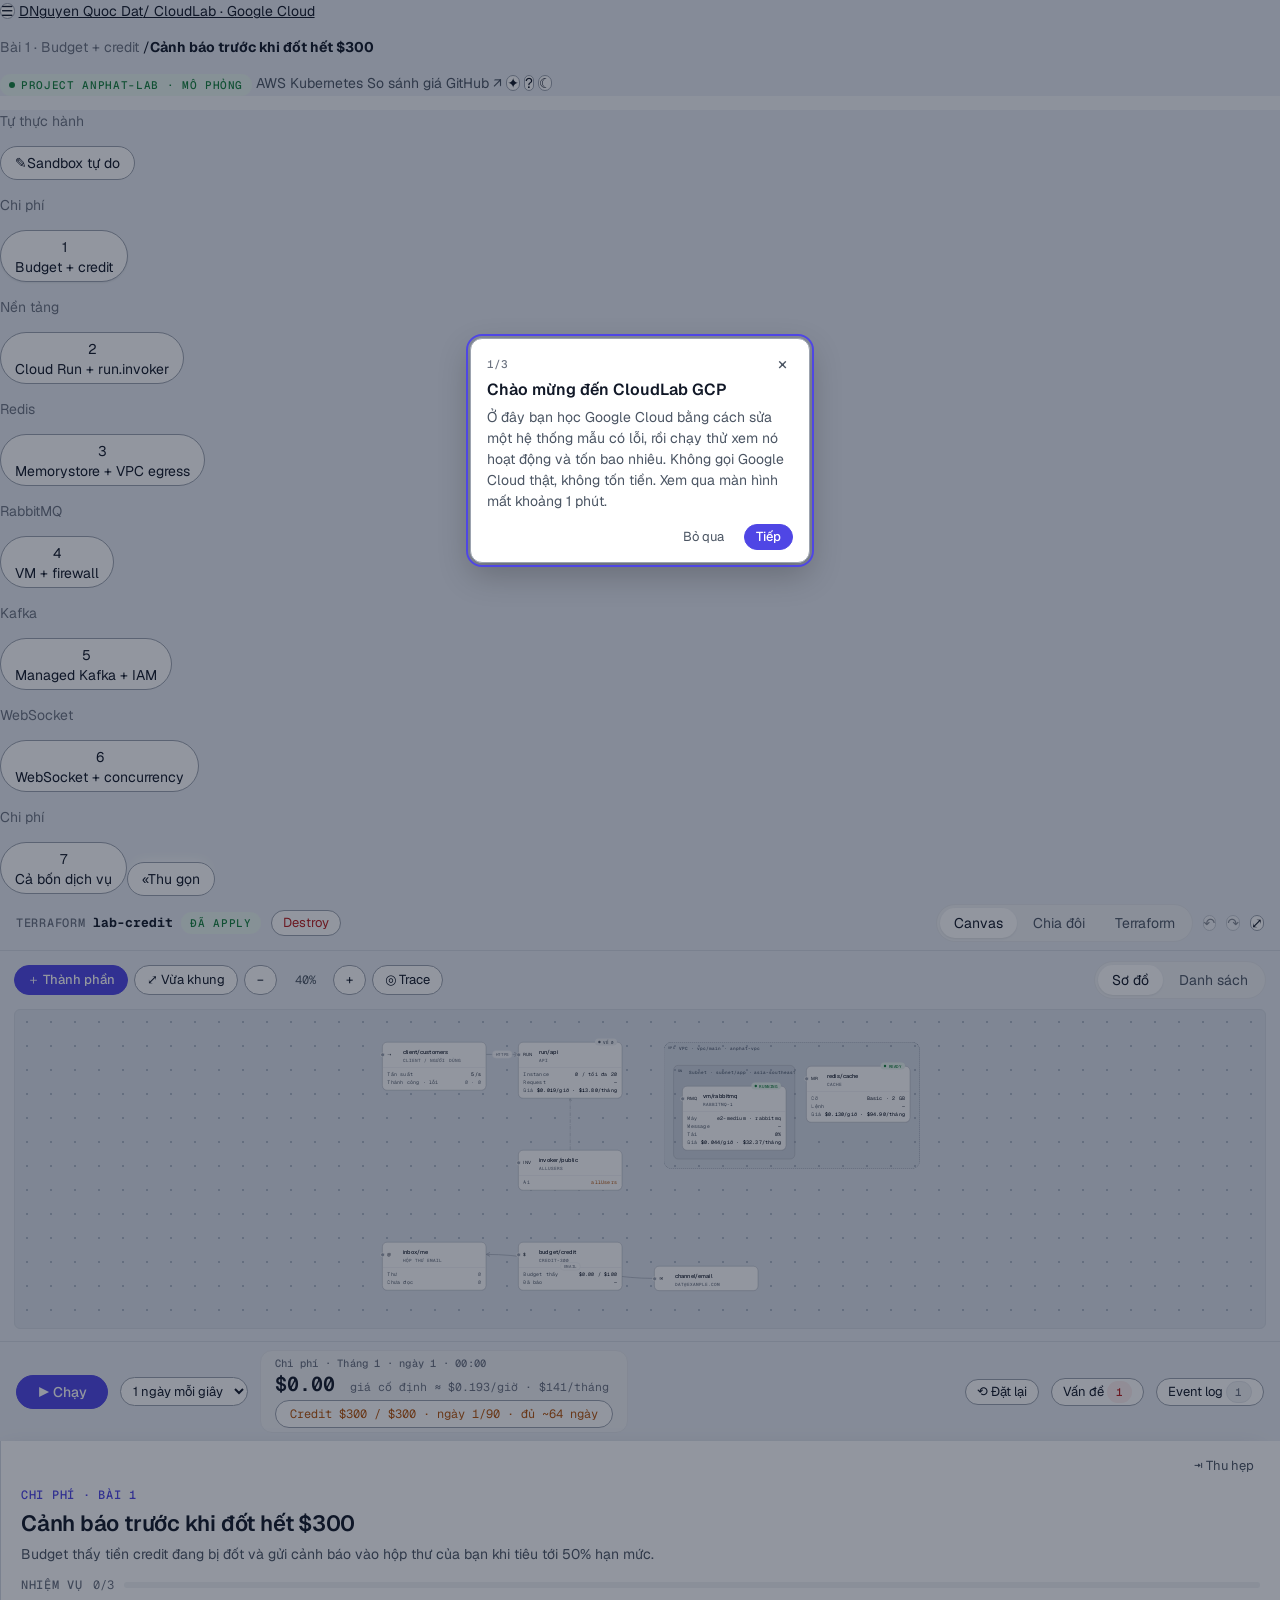
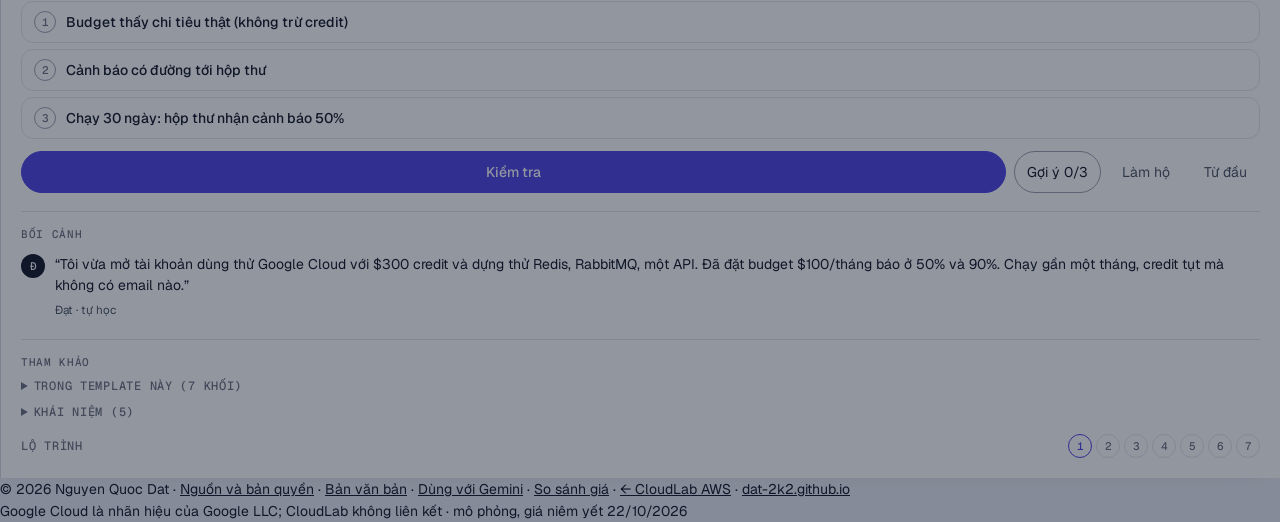
==== commit 761599df: ""Làm hộ" plays the answer on screen A pointer does each step in the real UI: opens the block, points" ====
--- a/gcp/index.html
+++ b/gcp/index.html
@@ -58,6 +58,6 @@
 <script src="../src/shell/core.js"></script><script src="../src/shell/model.js"></script><script src="../src/shell/sim.js"></script>
 <script src="src/hcl.js"></script><script src="src/catalog.js"></script><script src="src/model.js"></script><script src="src/sim.js"></script>
 <script src="src/lessons.js"></script><script src="src/views.js"></script><script src="src/lint.js"></script>
-<script src="../src/shell/editor.js"></script><script src="../src/shell/ui.js"></script><script src="../src/shell/webmcp.js"></script><script src="../src/shell/tour.js"></script>
+<script src="../src/shell/editor.js"></script><script src="../src/shell/ui.js"></script><script src="../src/shell/demo.js"></script><script src="../src/shell/webmcp.js"></script><script src="../src/shell/tour.js"></script>
 </body>
 </html>
--- a/style.css
+++ b/style.css
@@ -676,6 +676,8 @@
 .gpicker.glib{background:var(--surface);border-color:var(--frame-line)}
 .shell.app .lesson{background:var(--paper);box-shadow:var(--paper-shadow);border-left-color:var(--frame-line);position:relative;z-index:1}
 .pane-code .yaml,.pane-code{background:transparent}
+/* the code pane sits on the page surface: its text follows the page ink (light text on a light page was unreadable) */
+.pane-code .yaml{color:var(--ink);caret-color:var(--ink);border-color:var(--line-strong)}.pane-code .yaml::placeholder{color:var(--subtle)}
 /* full screen keeps the same layers */
 .shell[data-fs]>.main{background:var(--canvas)}
 .shell.app[data-fs] .lesson{background:color-mix(in srgb,var(--paper) 96%,transparent);box-shadow:0 8px 28px rgba(15,23,42,.16)}
@@ -744,3 +746,81 @@
 .drawer .price .note{margin:6px 0 0}
 .meter .credit{display:block;grid-column:1/-1;justify-self:start;max-width:100%;white-space:normal;text-align:left;margin-top:2px;font:400 12px/16px var(--font-mono);color:var(--text-muted)}
 @media (max-width:640px){.meter{max-width:100%;min-width:0}.meter .credit{font-size:11px;padding:2px 8px}}.meter .credit.warn{color:var(--warn,#b45309)}.meter .credit.bad{color:var(--bad,#b91c1c)}
+
+/* Hướng dẫn từng bước: guided answer */
+.walk{border:1px solid var(--line-strong);border-radius:10px;padding:10px 12px;margin:10px 0;background:var(--accent-soft)}
+.walk-h{display:flex;align-items:center;justify-content:space-between;gap:8px;margin-bottom:6px}
+.walk-note{margin:4px 0 8px;font-size:13px;color:var(--subtle);line-height:1.45}
+.walk-steps{list-style:none;margin:0;padding:0;display:flex;flex-direction:column;gap:8px}
+.walk-steps>li{display:grid;grid-template-columns:22px minmax(0,1fr);gap:8px;align-items:start;color:var(--subtle)}
+.walk-steps>li b{font-weight:500}
+.walk-steps>li.cur{color:var(--ink)}.walk-steps>li.cur>div>b{font-weight:650}
+.walk-steps>li.done small{display:block;font-size:12px}
+.walk-steps .wn{width:22px;height:22px;border-radius:50%;display:grid;place-items:center;font-size:12px;border:1px solid var(--line-strong);background:var(--surface)}
+.walk-steps>li.done .wn{background:var(--ok-soft);border-color:var(--ok);color:var(--ok)}
+.walk-steps>li.cur .wn{background:var(--accent);border-color:transparent;color:var(--on-accent)}
+.walk-steps .how{margin:6px 0 0;padding-left:18px;display:flex;flex-direction:column;gap:3px;font-size:13.5px;line-height:1.45}
+.walk-steps .why{margin:6px 0 0;font-size:13px;color:var(--subtle);line-height:1.45}.walk-steps .why span{font-weight:600;color:var(--ink)}
+.walk-steps .acts{display:flex;flex-wrap:wrap;gap:6px;margin-top:8px}
+.gnode.walk,.gbox.walk{outline:2px dashed var(--accent);outline-offset:3px;animation:walkpulse 1.6s ease-in-out infinite}
+@keyframes walkpulse{50%{outline-offset:6px}}
+@media (prefers-reduced-motion:reduce){.gnode.walk,.gbox.walk{animation:none}}
+/* ---------- block icons (AWS Architecture Icons) ---------- */
+.side-ic.ic-img{background:none;padding:0;overflow:hidden}
+.side-ic.ic-img img{display:block;width:100%;height:100%;object-fit:contain}
+.side-ic.ic-img.tile{background:#fff;border:1px solid var(--line);padding:2px;box-sizing:border-box}
+/* ---------- compact cards: a shape per kind, icon + type + name + one status pill ---------- */
+.gnode.cmp{background:none;border:0;border-radius:0;box-shadow:none}
+.gnode.cmp:hover{box-shadow:none}
+.gnode.cmp .gshape{position:absolute;inset:0;overflow:visible;pointer-events:none;transition:filter .12s}
+.gnode.cmp .gshape .sh{fill:var(--surface);stroke:var(--line-strong);stroke-width:1.25}
+.gnode.cmp .gshape .sh2{fill:none;stroke:var(--line-strong);stroke-width:1.25}
+.gnode.cmp:hover .gshape{filter:drop-shadow(0 5px 10px rgba(17,24,39,.16))}
+.gnode.cmp .gn{position:relative;border-radius:10px;overflow:visible}
+.gnode.cmp .gh{height:64px;padding:0 14px 0 12px;gap:10px}
+.gnode.cmp.k-hex .gh{padding:0 18px 0 18px}.gnode.cmp.k-pipe .gh{padding:0 22px 0 14px}.gnode.cmp.k-pill .gh{padding:0 24px 0 18px}.gnode.cmp.k-cyl .gh{padding-top:6px}
+.gnode.cmp .gh .side-ic{width:34px;height:34px;font-size:11px;border-radius:6px}
+.gnode.cmp .gtt small{font:500 10.5px/14px var(--font-body);letter-spacing:0;text-transform:none;color:var(--subtle)}
+.gnode.cmp .gtt b{font:600 14px/19px var(--font-body)}
+.gnode.cmp .gm{border-top:1px solid var(--line);margin:0 12px;padding:6px 0 8px}
+.gnode.cmp.st-warn .gshape .sh,.gnode.cmp.st-warn .gshape .sh2{stroke:var(--warn);stroke-width:1.75}
+.gnode.cmp.st-bad .gshape .sh,.gnode.cmp.st-bad .gshape .sh2{stroke:var(--bad);stroke-width:1.75}
+.gnode.cmp.st-bad .gshape .sh{fill:var(--bad-soft)} .gnode.cmp.st-bad .gh{background:none}
+.gnode.cmp.ghost{border:0;background:none}.gnode.cmp.ghost .gshape .sh{fill:none;stroke-dasharray:5 4}
+.gnode.cmp.sel{border:0;box-shadow:none}.gnode.cmp.sel .gshape .sh,.gnode.cmp.sel .gshape .sh2{stroke:var(--accent);stroke-width:2.25}
+.gnode.cmp.sel .gshape{filter:drop-shadow(0 0 4px var(--accent-soft)) drop-shadow(0 0 1px var(--accent))}
+.gnode.cmp.valid .gshape .sh{stroke:var(--accent)}
+.gnode.cmp .gp{top:26px}.gnode.cmp button.gp.out.on{top:24px}
+.gnode.cmp .gpill{top:-9px;right:16px}
+.gnode.cmp.walk{outline-offset:6px}
+/* the canvas legend */
+.glegend{position:absolute;right:12px;top:12px;z-index:4;background:var(--surface);border:1px solid var(--line);border-radius:var(--r-md);box-shadow:var(--shadow);padding:8px 10px;max-width:250px;font-size:12px;line-height:16px}
+.glegend b{display:block;font:500 11px/16px var(--font-mono);letter-spacing:.06em;text-transform:uppercase;color:var(--subtle);margin-bottom:6px}
+.glegend ul{list-style:none;margin:0;padding:0;display:grid;gap:5px}
+.glegend li{display:flex;align-items:center;gap:10px;color:var(--ink)}
+.glegend .gshape{flex:none;overflow:visible}.glegend .gshape .sh{fill:var(--surface);stroke:var(--muted);stroke-width:1.25}.glegend .gshape .sh2{fill:none;stroke:var(--muted);stroke-width:1.25}
+.glegend small{display:block;margin-top:8px;color:var(--subtle);font-size:11px;line-height:15px}
+.rowsv dd.v.ok{color:var(--ok)}.rowsv dd.v.bad{color:var(--bad)}.rowsv dd.v.warn{color:var(--warn)}.rowsv dd.v.none{color:var(--subtle)}
+
+/* ---------- "Làm hộ" demo: pointer, bar, drag line / ghost, highlighted field ---------- */
+.dcur{position:fixed;left:0;top:0;z-index:2147483000;pointer-events:none;transform:translate(50vw,60vh);transition:transform .56s cubic-bezier(.3,.7,.3,1)}
+.dcur svg{display:block;margin:-2px 0 0 -3px;filter:drop-shadow(0 2px 3px rgba(0,0,0,.35))}
+.dcur path{fill:#111827;stroke:#fff;stroke-width:1.6;stroke-linejoin:round}
+.dcur i{position:absolute;left:-14px;top:-14px;width:28px;height:28px;border-radius:50%;border:2px solid var(--accent);opacity:0}
+.dcur.tap i{animation:dtap .45s ease-out}
+@keyframes dtap{0%{opacity:.9;transform:scale(.4)}100%{opacity:0;transform:scale(1.6)}}
+.dbar{position:fixed;left:50%;bottom:18px;transform:translateX(-50%);z-index:2147482999;display:flex;align-items:center;gap:14px;max-width:min(720px,calc(100vw - 24px));padding:10px 12px 10px 16px;background:var(--surface);color:var(--ink);border:1px solid var(--line-strong);border-radius:14px;box-shadow:0 12px 32px -8px rgba(0,0,0,.35)}
+.dbar-t{display:flex;flex-direction:column;min-width:0;flex:1}
+.dbar-t b{font:600 13.5px/18px var(--font-body);white-space:nowrap;overflow:hidden;text-overflow:ellipsis}
+.dbar-t span{font-size:13px;line-height:18px;color:var(--muted);white-space:nowrap;overflow:hidden;text-overflow:ellipsis}
+.dbar-a{display:flex;gap:6px;flex:none}
+.dline{position:fixed;inset:0;z-index:2147482998;pointer-events:none}
+.dline line{stroke:var(--accent);stroke-width:2.5;stroke-dasharray:6 5;stroke-linecap:round}
+.dghost{position:fixed;z-index:2147482998;pointer-events:none;opacity:.85}
+.dghost>*{position:relative!important;left:0!important;top:0!important;width:100%!important;height:100%!important}
+.demo-hl{outline:2px solid var(--accent);outline-offset:4px;border-radius:8px;animation:walkpulse 1.2s ease-in-out infinite}
+body.demoing [data-shell]{pointer-events:none}
+.walk-steps .playing{display:block;color:var(--accent);font-size:12.5px;margin-top:2px}
+.walk-steps .how-d{margin-top:6px;font-size:13px}.walk-steps .how-d summary{cursor:pointer;color:var(--subtle)}
+@media (prefers-reduced-motion:reduce){.dcur{transition:none}.demo-hl{animation:none}}
+@media (max-width:600px){.dbar{left:8px;right:8px;transform:none;bottom:10px}.dbar-a .sm{padding-left:8px;padding-right:8px}}
